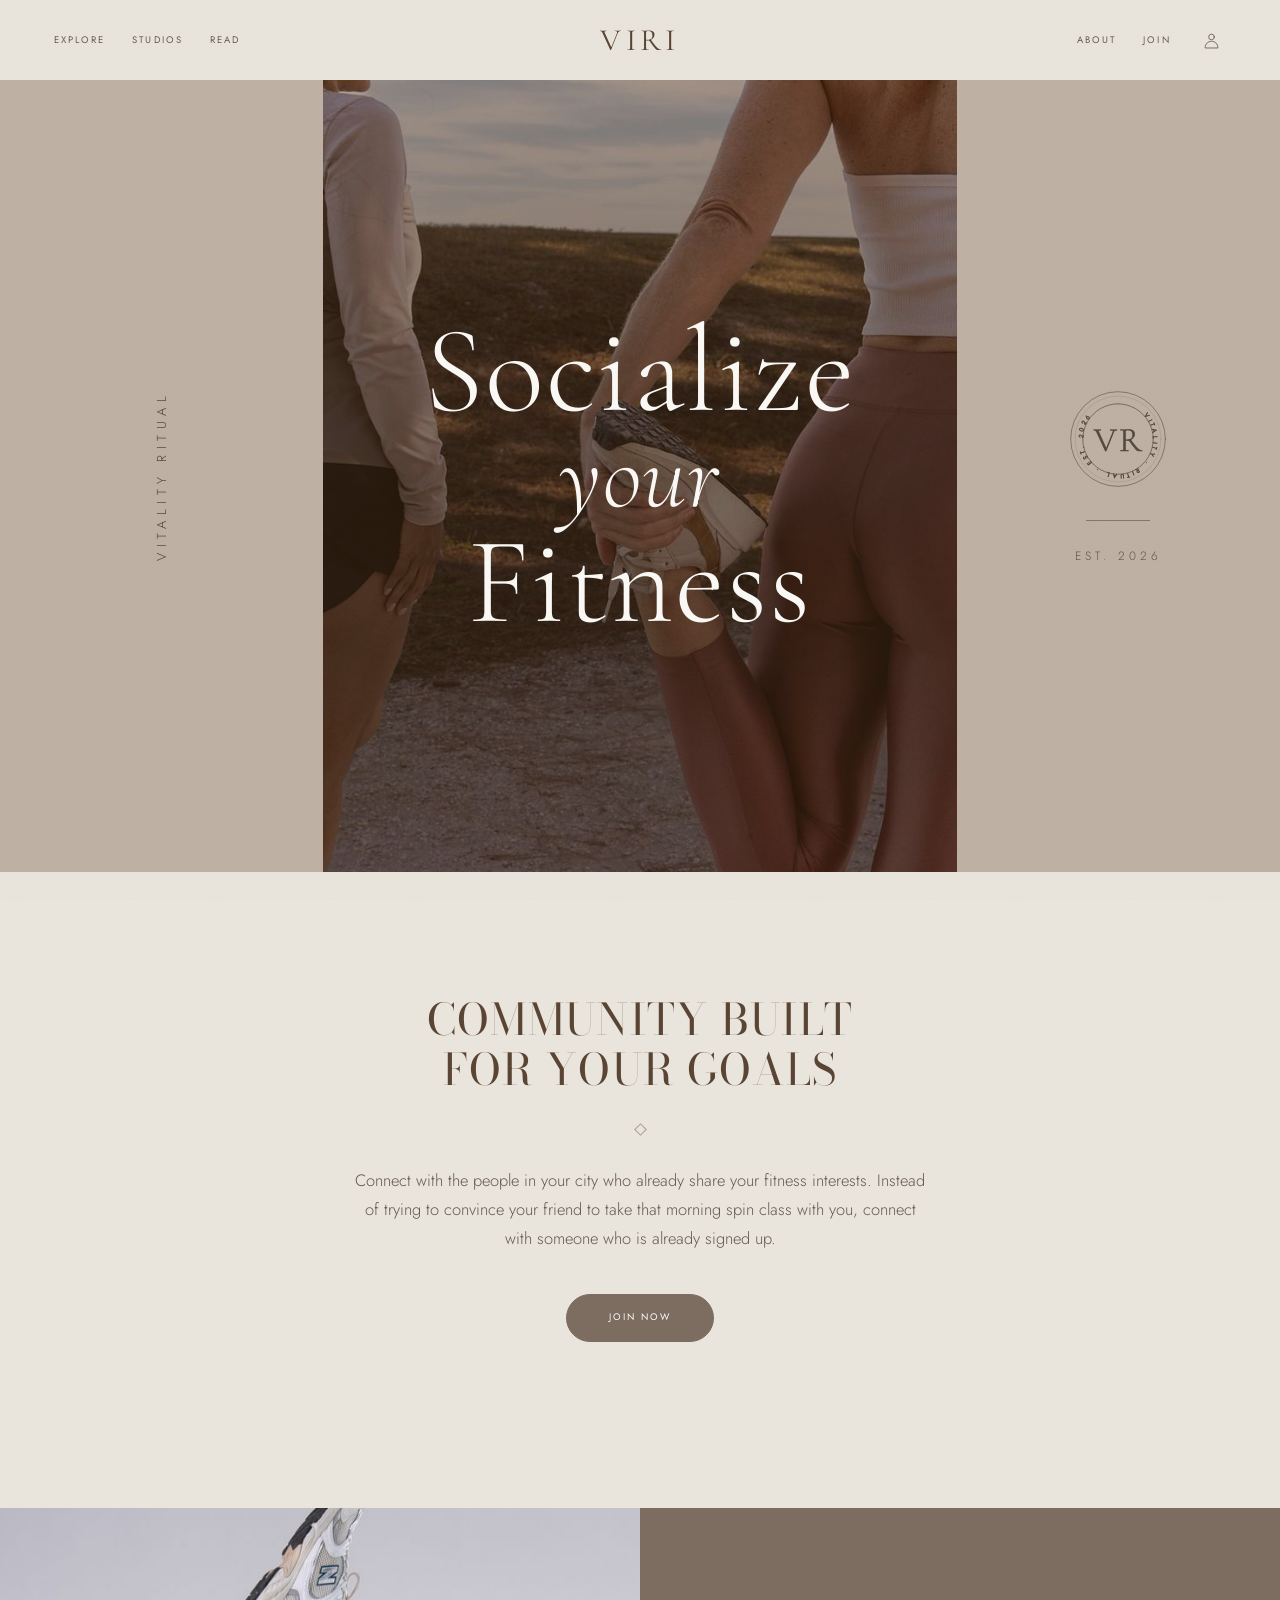
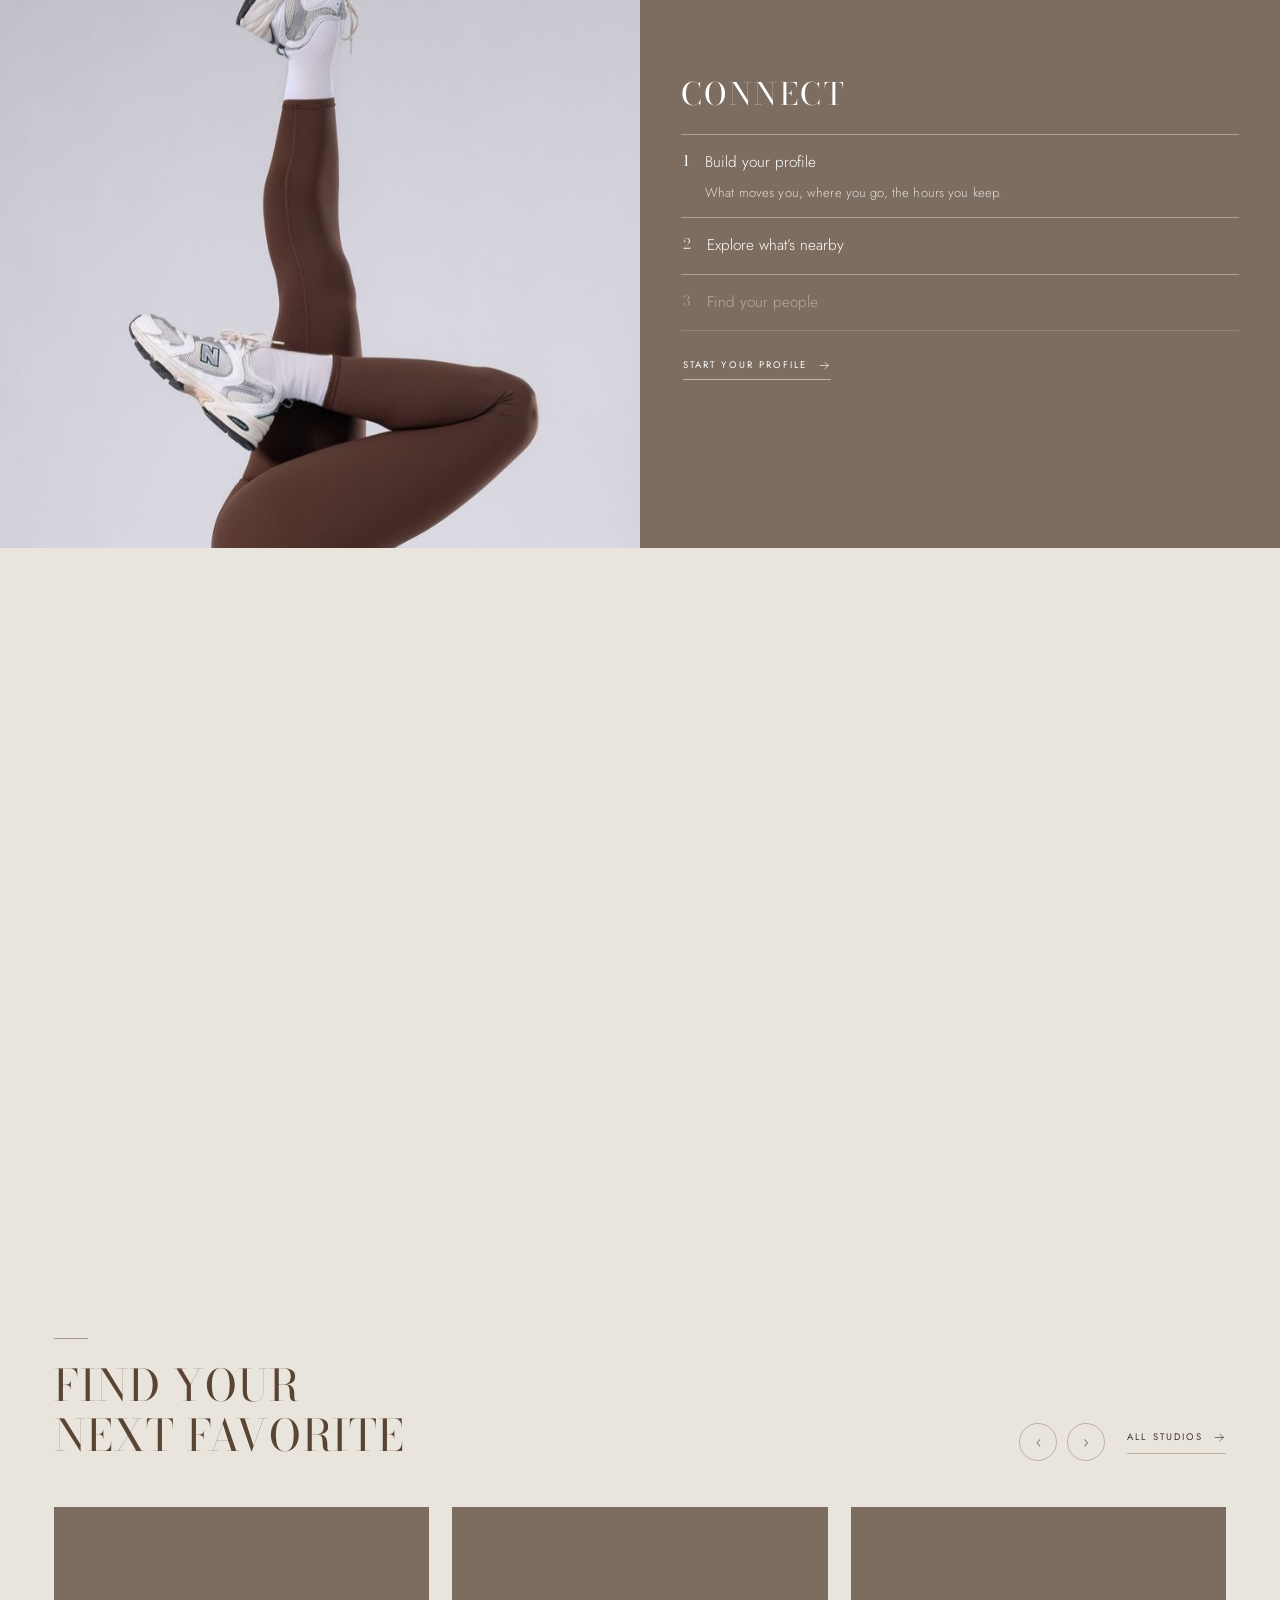
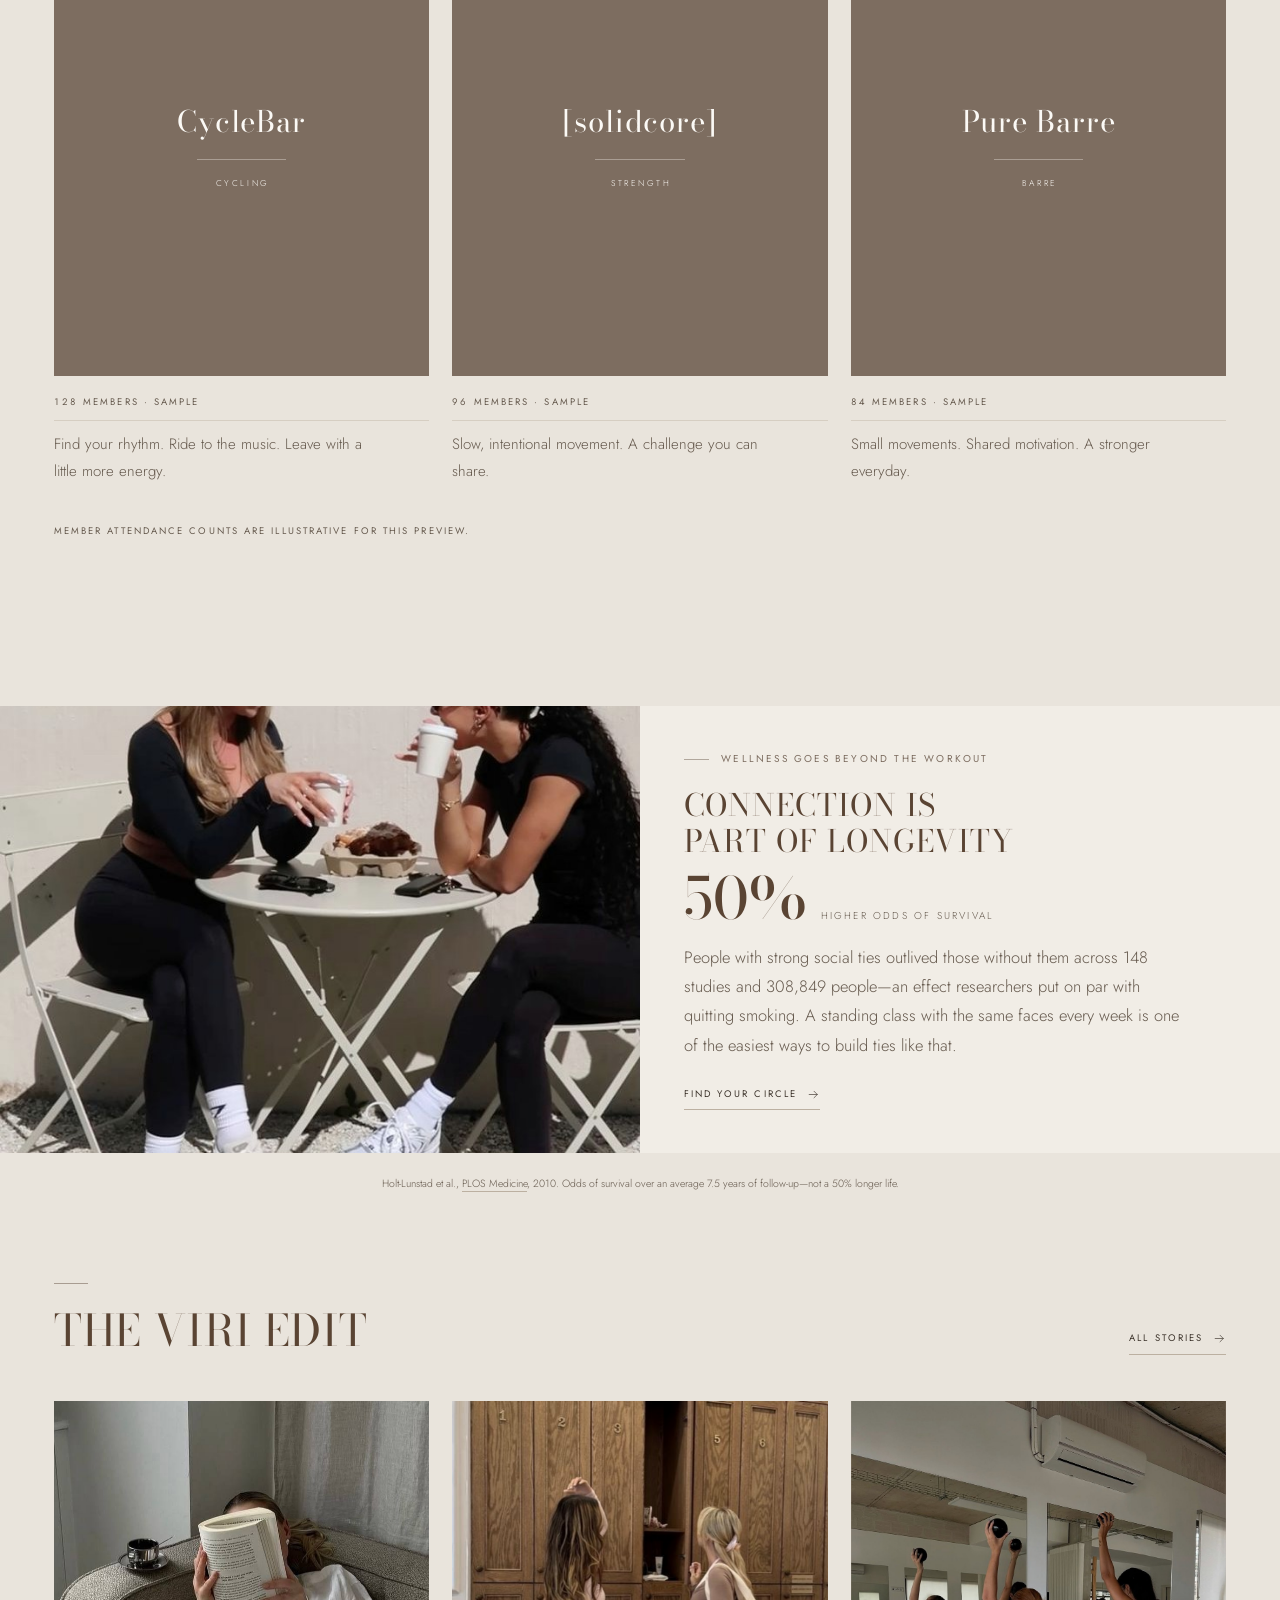
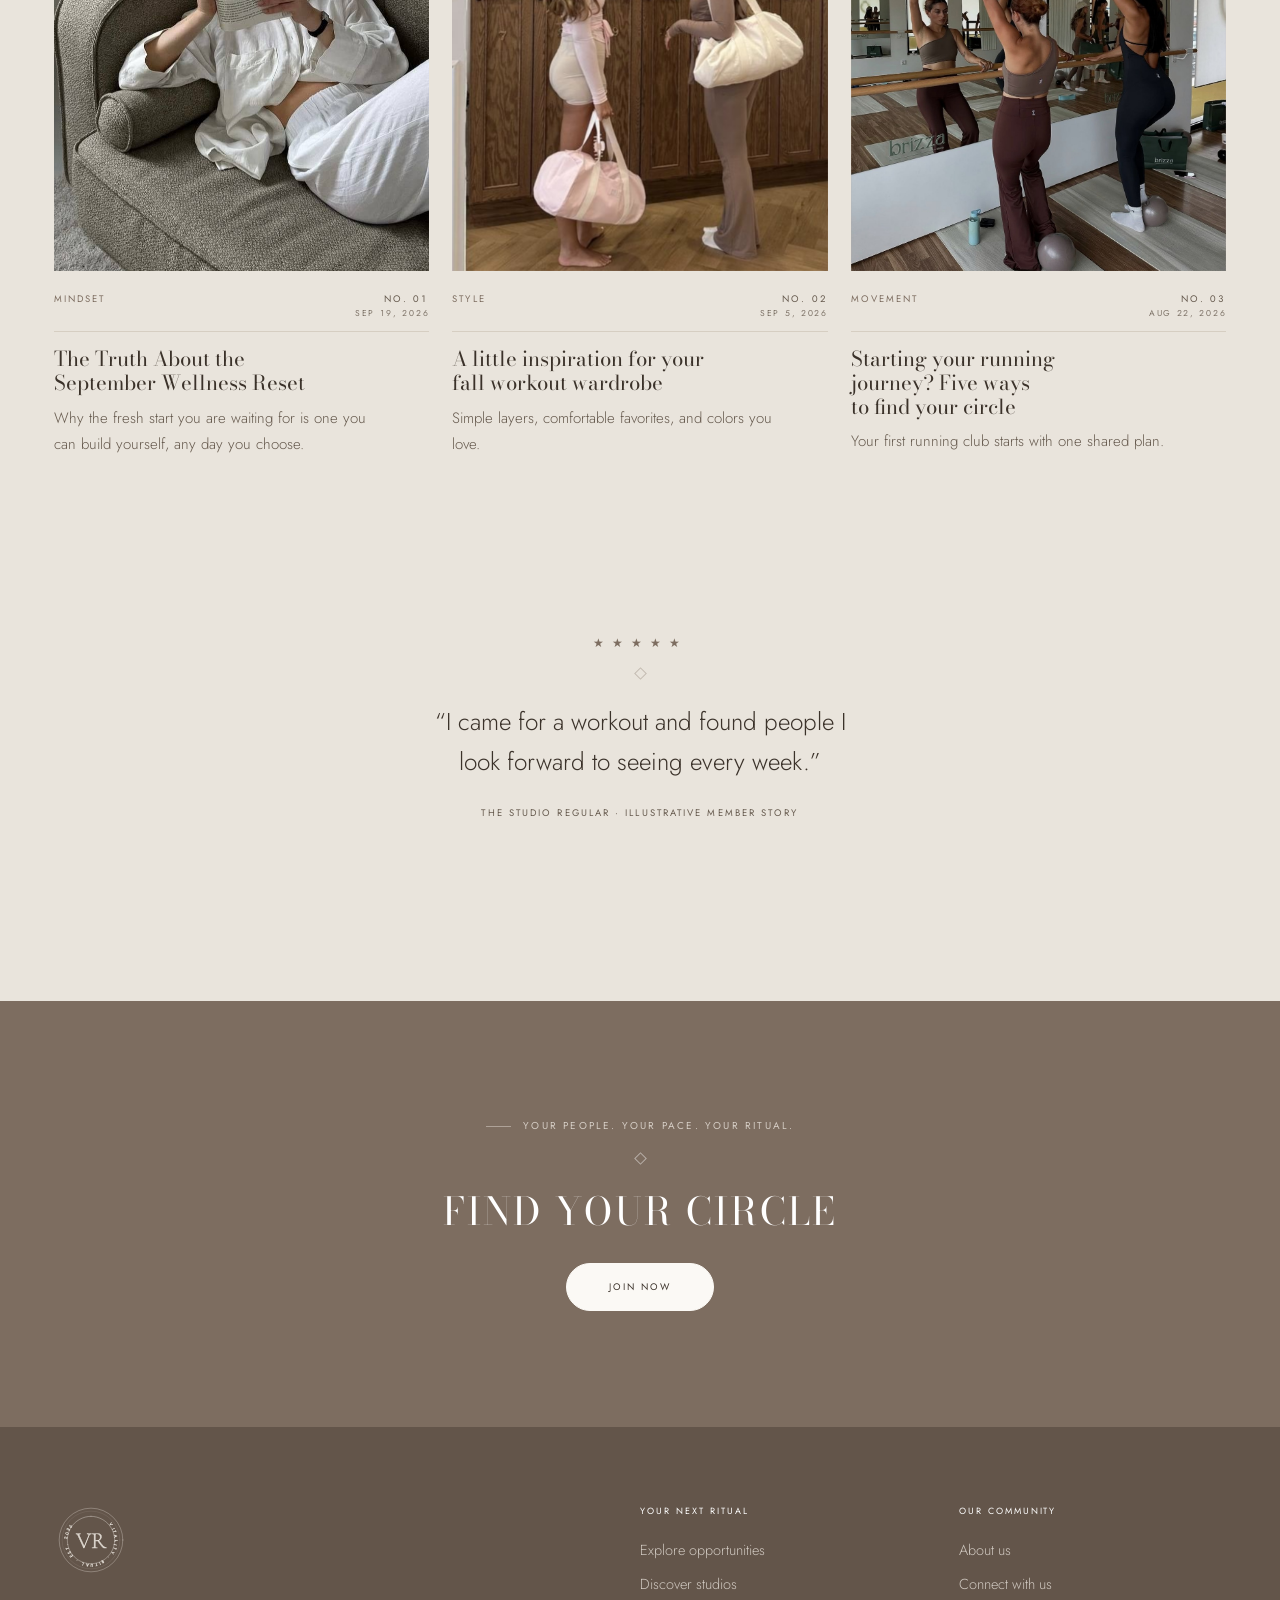
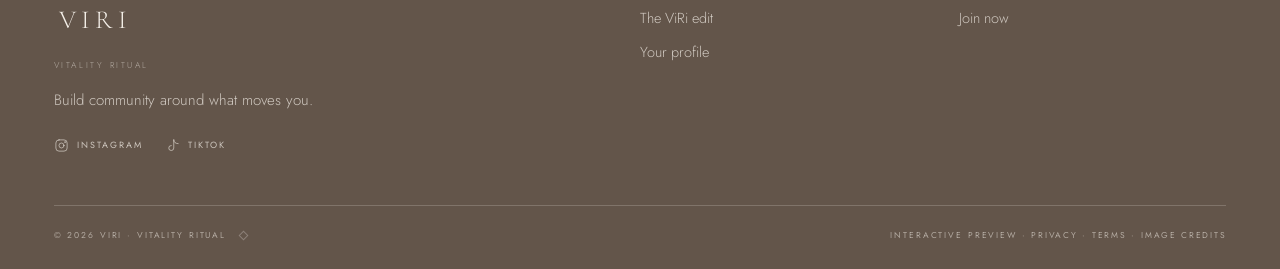
==== index.html @ d79e3a8a "Deploy: vitalityritual.org" ====
<!doctype html>
<html lang="en"><head><meta charset="UTF-8"><meta name="viewport" content="width=1280"><meta name="theme-color" content="#e9e4dc"><script>/* keep the desktop composition on phones, whatever wrapper the host injects */(function(){function v(){var m=document.querySelector('meta[name="viewport"]');if(!m){m=document.createElement('meta');m.setAttribute('name','viewport');(document.head||document.documentElement).appendChild(m);}if(m.getAttribute('content')!=='width=1280,viewport-fit=cover'){m.setAttribute('content','width=1280,viewport-fit=cover');}}v();document.addEventListener('DOMContentLoaded',v);})();</script><meta name="description" content="ViRi is where women find each other through movement. Connect with the people in your city who already share your fitness interests."><title>ViRi — Socialize your fitness</title><link rel="icon" href="assets/favicon.svg"><link rel="preconnect" href="https://fonts.googleapis.com"><link rel="preconnect" href="https://fonts.gstatic.com" crossorigin><link rel="stylesheet" href="https://fonts.googleapis.com/css2?family=Bodoni+Moda:ital,opsz,wght@0,6..96,400;0,6..96,500;1,6..96,400&family=Cormorant+Garamond:ital,wght@0,300;0,400;0,500;1,300;1,400&family=Italianno&family=Jost:wght@300;400;500&display=swap"><link rel="stylesheet" href="styles.css"><script src="explore-data.js" defer></script><script src="app.js" defer></script></head><body><a class="skip" href="#main">Skip to content</a><header class="site-header"><div class="masthead"><nav class="nav-left" aria-label="Main navigation"><a href="#/explore">Explore</a><a href="#/studios">Studios</a><a href="#/read">Read</a></nav><a class="wordmark" href="#/" aria-label="ViRi — Vitality Ritual, home"><span class="mark" id="mark" aria-hidden="true"><span class="mark-word" data-keep="2">Vitality</span><span class="mark-gap"></span><span class="mark-word" data-keep="2">Ritual</span></span></a><div class="masthead-end"><nav class="nav-right" aria-label="Secondary navigation"><a href="#/about">About</a><a href="#/signup">Join</a></nav><div class="header-tools"><a href="#/profile" aria-label="Your profile" class="icon-button"><svg viewBox="0 0 24 24"><circle cx="12" cy="7" r="4"/><path d="M3 22c0-12 18-12 18 0Z"/></svg></a><button class="icon-button" id="menu-button" aria-label="Open menu" aria-expanded="false"><svg viewBox="0 0 24 24"><path d="M2 6h20M2 12h20M2 18h20"/></svg></button></div></div></div><div class="menu-panel" id="menu-panel" hidden><p class="menu-label">Discover</p><a href="#/explore">Explore activities</a><a href="#/studios">All studios</a><a href="#/read">The ViRi edit</a><p class="menu-label">Your circle</p><a href="#/profile">Your profile</a><a href="#/signup">Join ViRi</a><a href="#/login">Log in</a><a href="#/connect">Contact us</a></div></header><main id="main" tabindex="-1"></main><footer id="footer"></footer><dialog id="modal"></dialog><div class="toast" id="toast" role="status" aria-live="polite"></div><noscript>This preview needs JavaScript enabled to show pages and interactive features.</noscript></body></html>
---- styles.css ----
/* ============================================================
   ViRi — Vitality Ritual
   Elevated editorial system: greige ground, taupe panels,
   high-contrast serif with a script accent, quiet motion.
   ============================================================ */

:root{
  --cream:#e9e4dc;        /* page */
  --cream-2:#f1ede6;      /* lighter band */
  --paper:#fbf9f5;        /* the one raised surface */
  --taupe:#7d6d60;        /* text-bearing panels, buttons */
  --taupe-deep:#63554a;
  --taupe-light:#bfb1a3;  /* decorative fills only */
  --cocoa:#5a4433;        /* display headings */
  --ink:#3b322a;
  --muted:#665a4e;        /* 4.9:1 on cream */
  --on-dark:#f4efe8;
  --on-dark-dim:rgba(244,239,232,.74);
  --line:#d6cec2;
  --line-2:#bcb0a1;
  --display:'Bodoni Moda',Didot,Georgia,serif;
  --mark:'Cormorant Garamond','Bodoni Moda',Didot,Georgia,serif;
  --script:'Italianno','Snell Roundhand','Apple Chancery',cursive;
  --body:'Jost',system-ui,-apple-system,'Segoe UI',sans-serif;
  --header:80px;
  --gutter:clamp(20px,4.2vw,64px);
  --gap:clamp(16px,1.8vw,26px);
}

*{box-sizing:border-box}
html{scroll-behavior:smooth;scroll-padding-top:106px;background:var(--cream);
  -webkit-text-size-adjust:100%;text-size-adjust:100%}
body{margin:0;background:var(--cream);color:var(--ink);font:300 16.5px/1.78 var(--body);-webkit-font-smoothing:antialiased}
a{color:inherit;text-decoration:none}
button,input,select,textarea{font:inherit;color:inherit}
button,a,input,select,textarea{-webkit-tap-highlight-color:transparent}
button{cursor:pointer}
button:disabled{cursor:default}
:focus-visible{outline:2px solid var(--taupe);outline-offset:3px}
h1,h2,h3,h4,p{margin:0}
h1,h2,h3,h4{font-family:var(--display);font-weight:400;line-height:1.16;text-wrap:balance}
h1{font-size:clamp(2.3rem,4.4vw,3.8rem)}
h2{font-size:clamp(1.8rem,3vw,2.7rem)}
h3{font-size:clamp(1.2rem,1.6vw,1.45rem)}
em{font-style:italic}
img{display:block;width:100%;max-width:100%;object-fit:cover}
svg{width:17px;height:17px;fill:none;stroke:currentColor;stroke-width:1.2;stroke-linecap:round;stroke-linejoin:round}
small,.small{font-size:13.5px;line-height:1.6;color:var(--muted)}
.muted{color:var(--muted)}
strong{font-weight:500}
::selection{background:var(--taupe);color:#fff}
.visually-hidden{position:absolute;width:1px;height:1px;overflow:hidden;clip:rect(0 0 0 0);white-space:nowrap}

/* one micro-type style */
.eyebrow,.tag,.menu-label,.footer-label,.field label,.interest-fieldset legend,
.section-foot,.tile-index,.event-meta,.dialog-top p,.chip,.segmented button,
.text-link,.button,.profile-panel .location,.profile-stats span,.panel-link,
.postcard-signoff>span:last-child,.footer-bottom,.socials a,.review-card .small,
.interests span,.studio-facts .small,.site-header nav a,.longevity-figure span,
.longevity-cta,.testimonial-by{
  font-family:var(--body);text-transform:uppercase;letter-spacing:.22em;font-weight:400;
}
.eyebrow{font-size:10px;color:var(--taupe);margin-bottom:18px;line-height:2}
.tag{font-size:9.5px;color:var(--taupe)}
.section-foot{font-size:9.5px;color:var(--muted);margin-top:clamp(24px,3vw,38px)}
.skip{position:fixed;left:20px;top:-100px;z-index:200;background:var(--taupe-deep);color:#fff;padding:10px 16px}
.skip:focus{top:8px}

/* ---------------------------------------------------------- header + the wordmark */
.site-header{position:sticky;top:0;z-index:40;background:rgba(233,228,220,.94);backdrop-filter:blur(12px)}
.masthead{height:var(--header);display:grid;grid-template-columns:1fr auto 1fr;align-items:center;gap:24px;padding:0 var(--gutter)}
.nav-left{grid-column:1}
.wordmark{grid-column:2}
.masthead-end{grid-column:3}
.site-header nav{display:flex;align-items:center;gap:clamp(15px,2.1vw,30px)}
.site-header nav a{font-size:9.5px;color:var(--muted);padding:6px 0;position:relative;transition:color .25s;white-space:nowrap}
.site-header nav a:after{content:'';position:absolute;left:0;right:0;bottom:0;height:1px;background:var(--taupe);transform:scaleX(0);transform-origin:left;transition:transform .3s ease}
.site-header nav a:hover,.site-header nav a[aria-current=page]{color:var(--ink)}
.site-header nav a:hover:after,.site-header nav a[aria-current=page]:after{transform:scaleX(1)}
.wordmark{display:block;padding:6px 10px;line-height:1}
.mark{display:flex;align-items:baseline;font-family:var(--mark);font-weight:400;font-size:clamp(21px,2.5vw,31px);letter-spacing:.14em;text-transform:uppercase;color:var(--cocoa);white-space:nowrap}
.mark-word{display:inline-flex}
.mark-gap{display:inline-block;width:.42em;transition:width 1.1s cubic-bezier(.62,0,.24,1)}
.mark-letter{display:inline-block;overflow:hidden;white-space:pre;transition:width 1.1s cubic-bezier(.62,0,.24,1),opacity .55s ease,letter-spacing 1.1s cubic-bezier(.62,0,.24,1)}
.mark.is-animating .mark-gap{width:0}
.mark.is-animating .is-drop{width:0!important;opacity:0}
.mark.is-animating .is-kept{letter-spacing:.16em}
.mark.is-merged .is-drop{display:none}
.mark.is-merged .mark-gap{display:none}
.masthead-end{display:flex;align-items:center;justify-content:flex-end;gap:clamp(14px,2vw,26px)}
.header-tools{display:flex;align-items:center;gap:8px}
.icon-button{border:0;background:transparent;color:var(--muted);width:30px;height:36px;display:grid;place-items:center;padding:0;transition:color .25s}
.icon-button:hover{color:var(--ink)}
.icon-button svg{width:17px;height:17px}
#menu-button{display:none}
.menu-panel{position:absolute;right:var(--gutter);top:calc(var(--header) - 4px);z-index:50;min-width:248px;padding:26px 30px 28px;background:var(--paper);box-shadow:0 26px 50px rgba(59,50,42,.14)}
.menu-label{font-size:9px;color:var(--taupe);margin:0 0 12px}
.menu-label:not(:first-child){margin-top:24px;padding-top:20px;border-top:1px solid var(--line)}
.menu-panel a{display:block;padding:7px 0;font-size:15px;color:var(--muted);transition:color .2s,padding-left .2s}
.menu-panel a:hover{color:var(--ink);padding-left:6px}

/* ---------------------------------------------------------- layout */
.wrap{max-width:1320px;margin:auto;padding:0 var(--gutter)}
.section{padding:clamp(60px,7vw,110px) 0}
.section + .section{padding-top:0}
.section-head{display:flex;align-items:flex-end;justify-content:space-between;gap:clamp(24px,4vw,60px);margin-bottom:clamp(30px,3.6vw,50px)}
.section-title{font-size:clamp(1.9rem,3.4vw,3rem);text-transform:uppercase;letter-spacing:.02em;color:var(--cocoa);max-width:18ch}
.head-controls{display:flex;align-items:center;gap:10px;flex-shrink:0}
.head-controls .text-link{margin-left:12px}
.text-link{display:inline-flex;align-items:center;gap:10px;font-size:9.5px;padding-bottom:7px;border-bottom:1px solid var(--line-2);color:var(--ink);transition:border-color .3s,color .3s;white-space:nowrap}
.text-link svg{width:13px;height:13px;transition:transform .3s}
.text-link:hover{border-color:var(--taupe);color:var(--taupe)}
.text-link:hover svg{transform:translateX(4px)}
.plain-link{background:none;border:0;color:var(--muted);padding:0;font:inherit;cursor:pointer;border-bottom:1px solid var(--line-2);transition:color .2s,border-color .2s}
.plain-link:hover{color:var(--ink);border-color:var(--ink)}
.plain-link.small{font-size:13px}
.plain-link svg{vertical-align:middle}

/* ---------------------------------------------------------- buttons */
.button{
  display:inline-flex;align-items:center;justify-content:center;gap:10px;
  border:1px solid var(--taupe);border-radius:999px;background:var(--taupe);color:#fff;
  padding:16px 42px;font-size:9.5px;line-height:1;min-height:48px;text-align:center;
  transition:background .35s,border-color .35s,color .35s;
}
.button svg{width:12px;height:12px}
.button:hover{background:var(--taupe-deep);border-color:var(--taupe-deep)}
.button.outline{background:transparent;border-color:var(--line-2);color:var(--muted)}
.button.outline:hover{border-color:var(--taupe);color:var(--taupe)}
.button.light{background:var(--paper);border-color:var(--paper);color:var(--ink)}
.button.light:hover{background:transparent;color:var(--on-dark);border-color:var(--on-dark)}
.button.small{font-size:9px;padding:11px 24px;min-height:38px}
.circle-button{width:38px;height:38px;border:1px solid var(--line-2);border-radius:50%;display:grid;place-items:center;background:transparent;color:var(--muted);font-size:16px;line-height:1;transition:.3s}
.circle-button:hover{border-color:var(--taupe);color:var(--taupe)}

/* ---------------------------------------------------------- photography */


/* ---------------------------------------------------------- cover */
.home-page{overflow:clip}
.cover{
  --cover-h:min(88svh,820px);
  position:relative;isolation:isolate;display:flex;align-items:stretch;justify-content:center;
  min-height:var(--cover-h);background:var(--taupe-light);overflow:hidden;
}
.cover-rail{flex:1 1 0;min-width:0;display:flex;flex-direction:column;
  align-items:center;justify-content:center;padding:0 clamp(10px,1.8vw,26px);color:var(--ink)}
.cover-rail-r{gap:clamp(14px,2vw,30px)}
.rail-type{writing-mode:vertical-rl;transform:rotate(180deg);white-space:nowrap;
  font-size:clamp(9px,1.02vw,13px);letter-spacing:.42em;text-transform:uppercase;opacity:.84}
.rail-seal{display:block;width:clamp(54px,8.6vw,118px);opacity:.82}
.rail-seal .seal{width:100%;height:auto;display:block}
.rail-hair{display:block;width:clamp(34px,5vw,68px);height:1px;background:currentColor;opacity:.45}
.rail-cap{font-size:clamp(8px,.95vw,12px);letter-spacing:.34em;text-transform:uppercase;opacity:.72}

.cover-plate{flex:none;align-self:stretch;width:calc(var(--cover-h) * 0.8);position:relative;margin:0;
  overflow:hidden;background:var(--taupe-deep)}
.cover-image{position:absolute;inset:0;width:100%;height:100%;object-fit:cover;object-position:center 46%;
  animation:cover-drift 36s ease-in-out infinite alternate}
@keyframes cover-drift{from{transform:scale(1.03)}to{transform:scale(1.1)}}
.cover-veil{position:absolute;inset:0;
  background:linear-gradient(180deg,rgba(46,36,28,.12) 0%,rgba(46,36,28,.34) 38%,rgba(46,36,28,.38) 72%,rgba(46,36,28,.2) 100%)}

.cover-title{
  position:absolute;inset:0;z-index:2;pointer-events:none;margin:0;
  display:flex;flex-direction:column;align-items:center;justify-content:center;
  font-family:var(--mark);font-weight:300;color:#fbf9f5;text-transform:none;text-align:center;
  font-size:clamp(2.6rem,9.6vw,8.6rem);line-height:.92;letter-spacing:.012em;
  text-shadow:0 2px 40px rgba(38,29,22,.42);
}
.cover-title .cw{display:block;opacity:0;transform:translateY(24px);
  animation:cover-rise 1.25s cubic-bezier(.2,.7,.3,1) forwards}
.cover-title em{font-style:italic;font-size:.78em;line-height:1.02}
.cover-title .cw:nth-child(2){animation-delay:.16s}
.cover-title .cw:nth-child(3){animation-delay:.32s}
@keyframes cover-rise{to{opacity:1;transform:translateY(0)}}
@keyframes cover-fade{to{opacity:1}}

/* ---------------------------------------------------------- the statement */
.statement{max-width:880px;margin:auto;padding:clamp(84px,9.5vw,140px) var(--gutter) clamp(60px,7vw,100px);text-align:center}
.statement h2{font-size:clamp(1.8rem,3.4vw,2.9rem);text-transform:uppercase;letter-spacing:.03em;color:var(--cocoa);max-width:20ch;margin:0 auto}
.statement p{margin:clamp(22px,2.6vw,32px) auto 0;max-width:58ch;color:var(--muted)}
.statement .button{margin-top:clamp(28px,3.2vw,40px)}

/* ---------------------------------------------------------- feature split */
.feature{display:grid;grid-template-columns:1fr 1fr;align-items:stretch;margin-top:clamp(50px,6vw,92px)}
.feature-media{position:relative;margin:0;overflow:hidden;background:var(--taupe-light);
  min-height:clamp(260px,29vw,420px)}
.feature-media img{position:absolute;inset:0;width:100%;height:100%;min-height:0;object-fit:cover;
  transition:transform 2.4s ease}
.feature:hover .feature-media img{transform:scale(1.03)}
.feature-panel{background:var(--taupe);color:#fff;display:flex;flex-direction:column;justify-content:center;padding:clamp(28px,3.2vw,52px)}
.feature-panel h2{font-size:clamp(1.5rem,2.4vw,2.2rem);text-transform:uppercase;letter-spacing:.08em;color:#fff;margin-bottom:clamp(16px,1.8vw,24px)}
.panel-list{list-style:none;margin:0;padding:0;border-top:1px solid rgba(255,255,255,.35)}
.panel-list li{display:flex;align-items:baseline;gap:16px;padding:clamp(10px,1.1vw,14px) 2px;border-bottom:1px solid rgba(255,255,255,.35);font-size:clamp(15px,1.2vw,17px);font-weight:300;text-align:left}
.panel-n{font-family:var(--display);font-size:.95em}
.panel-link{margin:clamp(18px,2vw,26px) 2px 0;align-self:flex-start;display:inline-flex;align-items:center;gap:10px;font-size:9.5px;color:#fff;border-bottom:1px solid rgba(255,255,255,.5);padding-bottom:6px;transition:border-color .3s}
.panel-link svg{width:13px;height:13px;transition:transform .3s}
.panel-link:hover{border-color:#fff}
.panel-link:hover svg{transform:translateX(4px)}
.feature-reverse .feature-media{order:1}
.feature-reverse .feature-copy{order:2}
.feature-copy{display:flex;flex-direction:column;justify-content:center;padding:clamp(28px,3.4vw,58px);background:var(--cream-2);transition:background .35s}
.feature-copy:hover{background:var(--paper)}
.longevity-figure{margin:14px 0 0;font-size:10px;text-transform:uppercase;letter-spacing:.22em;color:var(--muted);display:flex;align-items:baseline;gap:14px}
.longevity-figure strong{font-family:var(--display);font-weight:400;font-size:clamp(2.6rem,4.6vw,3.6rem);line-height:.9;letter-spacing:0;text-transform:none;color:var(--cocoa)}

.feature-copy h2{color:var(--cocoa);text-transform:uppercase;letter-spacing:.03em;font-size:clamp(1.5rem,2.4vw,2.1rem)}
.longevity-lede{margin-top:18px;color:var(--muted);max-width:50ch}
.longevity-cta{display:inline-flex;align-items:center;gap:10px;margin-top:26px;font-size:9.5px;border-bottom:1px solid var(--line-2);padding-bottom:6px;align-self:flex-start}
.longevity-cta svg{width:13px;height:13px}
.longevity-source{max-width:1320px;margin:22px auto 0;padding:0 var(--gutter);text-align:center;font-size:10.5px;line-height:1.7;color:var(--muted)}
.longevity-source a{border-bottom:1px solid var(--line-2)}
/* band version, used on About */
.longevity-section{background:var(--cream-2);margin-top:clamp(60px,7vw,110px)}
.longevity-inner{display:block;max-width:820px;margin:auto;padding:clamp(50px,6vw,84px) var(--gutter) clamp(24px,3vw,34px);text-align:center;transition:opacity .3s}
.longevity-inner:hover{opacity:.84}
.longevity-inner .longevity-figure{justify-content:center}

.longevity-inner .longevity-lede{margin-inline:auto}
.longevity-inner .longevity-cta{align-self:auto}
.longevity-section .longevity-source{padding-bottom:clamp(40px,4.5vw,56px);margin-top:0}

/* ---------------------------------------------------------- the one card */
.cards-three,.explore-grid,.studio-grid{display:grid;grid-template-columns:repeat(3,minmax(0,1fr));gap:var(--gap)}
.tile{min-width:0}
.tile>a{display:flex;flex-direction:column;height:100%}
.tile-media{overflow:hidden;background:var(--taupe-light);aspect-ratio:4/5;margin-bottom:20px}
.tile-plate{aspect-ratio:4/5;margin-bottom:20px;background:var(--taupe);color:var(--paper);
  display:flex;flex-direction:column;align-items:center;justify-content:center;gap:clamp(14px,1.6vw,20px);
  transition:background .5s cubic-bezier(.33,0,.2,1)}
.tile-plate{position:relative;isolation:isolate;overflow:hidden}
.tile-plate>*{position:relative;z-index:3}
/* the studio photographs come from eight different shoots; grading them to one
   warm monochrome is what lets them share a grid with the rest of the site */
.plate-photo{position:absolute;inset:0;width:100%;height:100%;object-fit:cover;z-index:1;
  filter:grayscale(1) brightness(.96) contrast(1.06);
  opacity:0;transform:scale(1.06);transition:opacity .6s ease,transform 1.6s cubic-bezier(.33,0,.2,1)}
.tile:hover .plate-photo,.tile:focus-within .plate-photo{opacity:1;transform:scale(1)}
.tile-plate:before{content:'';position:absolute;inset:0;z-index:2;background:var(--cocoa);
  mix-blend-mode:multiply;opacity:0;transition:opacity .6s ease}
.tile-plate:after{content:'';position:absolute;inset:0;z-index:2;
  background:linear-gradient(180deg,rgba(48,38,29,.24),rgba(48,38,29,.52));
  opacity:0;transition:opacity .6s ease}
.tile:hover .tile-plate:before,.tile:focus-within .tile-plate:before{opacity:.72}
.tile:hover .tile-plate:after,.tile:focus-within .tile-plate:after{opacity:1}
.plate-name{font-family:var(--display);font-weight:400;font-size:clamp(1.5rem,2.3vw,2rem);
  line-height:1.12;letter-spacing:.03em;margin:0;max-width:11ch;text-align:center;text-wrap:balance;
  transition:transform .6s cubic-bezier(.33,0,.2,1)}
.tile:hover .plate-name{transform:translateY(-3px)}
.tile-studio .tile-meta{margin-top:0}
.plate-cat{font-size:8.5px;text-transform:uppercase;letter-spacing:.3em;text-indent:.3em;
  color:var(--paper);padding-top:clamp(12px,1.4vw,16px);
  border-top:1px solid rgba(251,249,245,.34);min-width:clamp(64px,7vw,92px);text-align:center}
.tile-media img{height:100%;transition:transform 1.8s ease}
.tile:hover .tile-media img{transform:scale(1.05)}
.tile-meta{display:flex;align-items:baseline;justify-content:space-between;gap:12px;flex-wrap:wrap;padding-bottom:12px;border-bottom:1px solid var(--line)}
.tile-index{font-size:9.5px;color:var(--muted)}
.tile h3{margin-top:15px;max-width:22ch}
.tile>a>p:last-child{margin-top:10px;color:var(--muted);font-size:15px;max-width:36ch}

/* ---------------------------------------------------------- testimonial */
.testimonial{padding:clamp(60px,7vw,110px) 0;text-align:center}
.testimonial .wrap{max-width:840px}
.testimonial .stars{font:12px/1 Georgia,serif;letter-spacing:8px;color:var(--taupe);margin-bottom:24px}
.testimonial blockquote{font-family:var(--body);font-weight:300;font-size:clamp(1.15rem,1.9vw,1.6rem);line-height:1.62;margin:0;color:var(--ink);max-width:30ch;margin-inline:auto}
.testimonial-by{margin-top:24px;font-size:9.5px;color:var(--muted)}
.testimonial .text-link{margin-top:26px}
.review-card{display:flex;flex-direction:column;background:var(--paper);padding:clamp(28px,2.8vw,38px);min-height:290px;transition:box-shadow .35s}
.review-card:hover{box-shadow:0 16px 34px rgba(59,50,42,.08)}
.stars{font:12px/1 Georgia,serif;letter-spacing:7px;margin-bottom:22px;color:var(--taupe)}
.review-card blockquote{font-family:var(--body);font-weight:300;font-size:17px;line-height:1.66;margin:0 0 24px;color:var(--ink)}
.review-card h3{padding-top:18px;border-top:1px solid var(--line);font-size:17px}
.review-card .small{margin-top:8px;font-size:9.5px;color:var(--muted)}
.reviews-intro{max-width:620px;margin:22px 0 34px;color:var(--muted);font-size:17px}

/* ---------------------------------------------------------- join band */
.join-finale{background:var(--taupe);color:var(--on-dark);text-align:center;padding:clamp(70px,9vw,120px) var(--gutter);margin-top:clamp(60px,7vw,110px)}
.join-inner{max-width:540px;margin:auto}
.join-inner .eyebrow{color:var(--on-dark-dim)}
.join-inner h2{color:#fff;margin-bottom:30px;text-transform:uppercase;letter-spacing:.06em}

/* ---------------------------------------------------------- page heads */
.page-head{padding:clamp(46px,6vw,86px) 0 clamp(26px,3vw,40px)}
.page-head h1{max-width:17ch;text-transform:uppercase;letter-spacing:.02em;color:var(--cocoa)}
.page-head p{margin-top:20px;max-width:58ch;color:var(--muted)}
.page-head-row{display:flex;justify-content:space-between;align-items:flex-end;gap:32px}
.preview-note{display:flex;gap:12px;align-items:baseline;background:var(--cream-2);padding:14px 20px;font-size:13px;color:var(--muted);margin-bottom:30px;border-left:2px solid var(--taupe)}
.preview-note strong{font-size:9.5px;text-transform:uppercase;letter-spacing:.2em;color:var(--taupe)}
.notice-box{background:var(--cream-2);padding:clamp(24px,2.6vw,34px);margin:28px 0}
.notice-box p{color:var(--muted)}

/* ---------------------------------------------------------- explore */
.toolbar{display:flex;align-items:center;gap:14px;flex-wrap:wrap;margin-bottom:20px}
.search-field{flex:1;min-width:200px;display:flex;align-items:center;gap:12px;border-bottom:1px solid var(--line-2);padding:10px 0;color:var(--muted)}
.search-field input{background:none;border:0;width:100%;padding:4px 0;color:var(--ink);font-size:15.5px}
input,select,textarea{background:var(--paper);color:var(--ink);border:1px solid var(--line);padding:12px 14px;border-radius:0}
select{appearance:none;padding-right:34px;background-image:linear-gradient(45deg,transparent 50%,var(--muted) 50%),linear-gradient(135deg,var(--muted) 50%,transparent 50%);background-position:calc(100% - 18px) 55%,calc(100% - 12px) 55%;background-size:6px 6px;background-repeat:no-repeat}
input::placeholder,textarea::placeholder{color:#a0968a}
.chips{display:flex;flex-wrap:wrap;gap:8px;margin:20px 0 30px}
.chip{border:1px solid var(--line-2);border-radius:999px;padding:8px 20px;color:var(--muted);background:transparent;font-size:9.5px;transition:.25s}
.chip:hover{border-color:var(--taupe);color:var(--ink)}
.chip.active{background:var(--taupe);color:#fff;border-color:var(--taupe)}
.segmented{display:flex;border:1px solid var(--line-2);padding:3px;border-radius:999px}
.segmented button{border:0;background:transparent;color:var(--muted);padding:9px 20px;font-size:9.5px;border-radius:999px;transition:.25s}
.segmented button:hover{color:var(--ink)}
.segmented button.active{background:var(--taupe);color:#fff}
.event-card{background:var(--paper);display:flex;flex-direction:column;transition:box-shadow .3s}
.event-card:hover{box-shadow:0 16px 32px rgba(59,50,42,.09)}
.event-card img{aspect-ratio:3/2;height:auto}
.event-info{padding:clamp(20px,2vw,26px);display:flex;flex-direction:column;flex:1}
.event-meta{font-size:9.5px;color:var(--taupe);margin-bottom:12px}
.event-info h3{font-size:20px;margin-bottom:12px}
.event-info p{font-size:15px;color:var(--muted)}
.event-bottom{display:flex;align-items:center;justify-content:space-between;gap:12px;margin-top:auto;padding-top:18px;border-top:1px solid var(--line)}
.event-bottom .small{font-size:9.5px;text-transform:uppercase;letter-spacing:.16em}
.event-bottom .button{white-space:nowrap}
.empty-state{padding:80px 24px;text-align:center;grid-column:1/-1;background:var(--paper)}
.empty-state h3{margin-bottom:14px}
.map-layout{display:grid;grid-template-columns:1.35fr 1fr;gap:var(--gap)}
.map-list{display:flex;flex-direction:column;gap:16px;max-height:600px;overflow:auto;padding-right:4px}
.map-list .event-card{display:grid;grid-template-columns:120px 1fr}
.map-list .event-card img{aspect-ratio:auto;height:100%;min-height:200px}
.map-list .event-info h3{font-size:18px}
.community-banner{display:flex;justify-content:space-between;align-items:center;gap:28px;padding:clamp(28px,3.2vw,46px);background:var(--cream-2);margin:clamp(40px,5vw,64px) 0 clamp(56px,7vw,88px)}
.community-banner h3{margin-bottom:8px}
.community-banner p{color:var(--muted);max-width:52ch}

/* ---------------------------------------------------------- studio detail */
.studio-detail{display:grid;grid-template-columns:1fr 1fr;gap:clamp(30px,4.5vw,68px);padding-bottom:clamp(50px,6vw,80px)}
.studio-detail>img{aspect-ratio:4/5;height:auto;filter:grayscale(1) sepia(.24) brightness(.99) contrast(1.04)}
.studio-description{display:flex;flex-direction:column;justify-content:center}
.studio-description h2{font-size:clamp(1.5rem,2.2vw,2.1rem);max-width:19ch}
.studio-description p{margin:22px 0;color:var(--muted)}
.studio-facts{display:flex;gap:28px;padding:22px 0;margin:0 0 22px;border-top:1px solid var(--line);border-bottom:1px solid var(--line)}
.studio-facts .small{font-size:9.5px;color:var(--muted)}

/* ---------------------------------------------------------- about */
.about-hero{position:relative;min-height:min(70svh,580px);display:flex;align-items:center;overflow:hidden;background:var(--cream-2);text-align:center}
.about-hero.is-placeholder{background:var(--taupe-light)}
.about-hero-ph{position:absolute;inset:clamp(14px,1.8vw,26px);display:flex;flex-direction:column;
  align-items:center;justify-content:center;gap:12px;border:1px dashed rgba(59,50,42,.42);color:rgba(59,50,42,.66)}
.about-hero.is-placeholder:after{background:linear-gradient(180deg,rgba(59,50,42,.14),rgba(59,50,42,.06) 45%,rgba(59,50,42,.22))}
.ph-mark svg{width:clamp(34px,4vw,52px);height:auto;fill:none;stroke:currentColor;stroke-width:1.2;
  stroke-linecap:round;stroke-linejoin:round;opacity:.85}
.ph-cap{font-size:9.5px;letter-spacing:.24em;text-transform:uppercase;text-align:center;line-height:2}
.about-hero-image{position:absolute;inset:0;width:100%;height:100%;object-fit:cover;object-position:center 30%}
.about-hero:after{content:'';position:absolute;inset:0;background:linear-gradient(180deg,rgba(59,50,42,.34),rgba(59,50,42,.2) 45%,rgba(59,50,42,.44))}
.about-hero .wrap{width:100%;position:relative;z-index:2}
.about-hero h1{max-width:15ch;margin:0 auto;color:#fff;text-shadow:0 2px 26px rgba(50,40,32,.3)}
.about-hero .eyebrow{color:rgba(255,255,255,.8)}
.about-hero .button{margin-top:30px}
.about-story{display:grid;grid-template-columns:.9fr 1.1fr;gap:clamp(34px,5vw,80px);align-items:start}
.about-story h2{max-width:16ch;text-transform:uppercase;letter-spacing:.03em;color:var(--cocoa);font-size:clamp(1.6rem,2.6vw,2.3rem)}
.prose p{margin-bottom:24px;color:var(--muted);max-width:60ch}
.prose p:last-child{margin-bottom:0}

/* ---------------------------------------------------------- founders */
.founder-section{padding:clamp(60px,7vw,110px) 0}
.founder-postcards{display:grid;grid-template-columns:repeat(2,minmax(0,1fr));gap:var(--gap);max-width:1060px;margin:clamp(30px,3.6vw,50px) auto 0}
.founder-postcard{padding:clamp(30px,3.2vw,48px);display:flex;flex-direction:column;background:var(--paper)}
.postcard-burgundy{background:var(--cream-2)}
.founder-postcard h3{font-size:clamp(1.5rem,2.2vw,2rem);margin-bottom:4px;max-width:17ch}
.postcard-letter{padding:22px 0 28px}
.postcard-letter p{margin-bottom:20px;color:var(--muted)}
.postcard-letter p:last-child{margin-bottom:0}
.postcard-signoff{display:flex;flex-direction:column;align-items:flex-start;margin-top:auto;padding-top:24px;border-top:1px solid var(--line)}
.founder-signature{font-family:var(--script);font-size:46px;line-height:1.15;margin:0 0 6px;color:var(--taupe)}
.postcard-signoff>span:last-child{font-size:9.5px;color:var(--muted)}

/* ---------------------------------------------------------- contact */
.contact-grid{display:grid;grid-template-columns:1fr 1fr;gap:var(--gap);padding-bottom:clamp(50px,6vw,80px)}
.contact-card{background:var(--paper);padding:clamp(28px,3vw,44px)}
.contact-card p{margin-top:14px;color:var(--muted)}
.contact-actions{display:flex;gap:12px;flex-wrap:wrap;margin-top:26px}
.founder-monogram{width:74px;height:74px;display:grid;place-items:center;border:1px solid var(--line-2);border-radius:50%;font-family:var(--display);font-size:20px;letter-spacing:.06em;margin-bottom:22px;background:var(--cream-2)}

/* ---------------------------------------------------------- auth */
.auth-layout{display:grid;grid-template-columns:1fr 1fr;min-height:660px}
.auth-image{position:relative;overflow:hidden;background:var(--cream-2)}
.auth-image img{height:100%;position:absolute;inset:0}
.auth-image:after{content:'';position:absolute;inset:0;background:linear-gradient(180deg,rgba(59,50,42,.05),rgba(59,50,42,.55))}
.auth-image h2{position:absolute;bottom:46px;left:clamp(28px,3.4vw,56px);right:clamp(28px,3.4vw,56px);z-index:1;color:#fff}
.auth-form{padding:clamp(40px,5vw,76px) clamp(22px,4.2vw,66px)}
.auth-form h1{font-size:clamp(1.9rem,2.9vw,2.6rem)}
.auth-form>p{margin:14px 0 26px;color:var(--muted)}
.field{display:flex;flex-direction:column;gap:9px;margin-bottom:22px}
.field label{font-size:9.5px;color:var(--muted)}
.field input,.field textarea,.field select{width:100%;font-size:15.5px}
.field textarea{min-height:110px;resize:vertical}
.form-row{display:grid;grid-template-columns:1fr 1fr;gap:18px}
.field-error{font-size:13.5px;color:#9d4137}
.auth-form .button{width:100%}
.auth-form .small{margin:20px 0}
.auth-form .small a{border-bottom:1px solid var(--line-2);color:var(--ink)}
.interest-fieldset{border:0;padding:0;margin:0 0 22px}
.interest-fieldset legend{font-size:9.5px;color:var(--muted);margin-bottom:14px}
.interest-choices{display:flex;flex-wrap:wrap;gap:12px 22px}
.interest-choices label{display:flex;align-items:center;gap:8px;font-size:15px;color:var(--muted)}
.interest-choices input{accent-color:var(--taupe);width:16px;height:16px;padding:0}

/* ---------------------------------------------------------- profile */
.profile-grid{display:grid;grid-template-columns:.85fr 1.3fr .85fr;gap:var(--gap);padding-bottom:clamp(50px,6vw,80px)}
.profile-panel{padding:clamp(24px,2.4vw,34px);background:var(--paper);align-self:start}
.profile-avatar{width:74px;height:74px;display:grid;place-items:center;border-radius:50%;border:1px solid var(--line-2);background:var(--cream-2);font:23px var(--display);margin:0 auto 20px}
.profile-panel h2{text-align:center;font-size:23px}
.profile-panel .location{text-align:center;margin-top:8px;font-size:9.5px;color:var(--muted)}
.profile-stats{display:grid;grid-template-columns:repeat(3,1fr);text-align:center;gap:10px;margin:24px 0;padding:22px 0;border-top:1px solid var(--line);border-bottom:1px solid var(--line)}
.profile-stats strong{display:block;font-family:var(--display);font-size:26px;font-weight:400}
.profile-stats span{font-size:9px;letter-spacing:.16em;color:var(--muted)}
.profile-panel h3,.profile-content>h2,.profile-aside>h2{font-family:var(--body);font-size:9.5px;text-transform:uppercase;letter-spacing:.22em;color:var(--muted)}
.profile-panel h3{margin:26px 0 14px}
.profile-content>h2,.profile-aside>h2{margin-bottom:22px;padding-bottom:14px;border-bottom:1px solid var(--line)}
.profile-panel>p{color:var(--muted)}
.interests{display:flex;flex-wrap:wrap;gap:8px}
.interests span{border:1px solid var(--line-2);border-radius:999px;padding:5px 14px;font-size:9.5px;color:var(--muted)}
.upcoming-row{display:block;background:var(--cream-2);padding:16px;margin-top:12px}
.upcoming-row .small{font-size:9.5px;text-transform:uppercase;letter-spacing:.16em}
.upcoming-row strong{display:block;font-family:var(--display);font-weight:400;font-size:18px;margin:6px 0 8px}
.upcoming-row svg{vertical-align:middle;float:right;width:15px;height:15px}
.feed-card{padding:clamp(24px,2.4vw,34px);background:var(--paper);margin-bottom:20px}
.feed-card h3{font-size:20px;margin:14px 0}
.feed-card p{color:var(--muted)}
.feed-card img{aspect-ratio:3/2;height:auto;margin:22px 0}
.feed-card .feed-author{display:flex;align-items:center;gap:12px;font-size:15px}
.feed-card .feed-author .small{font-size:9.5px;text-transform:uppercase;letter-spacing:.16em}
.mini-avatar{width:36px;height:36px;border-radius:50%;display:grid;place-items:center;border:1px solid var(--line-2);flex-shrink:0;font-size:11.5px;background:var(--cream-2)}
.profile-aside .contact-card{padding:26px;margin-top:20px}
.profile-aside .contact-card h3{font-size:19px;margin-top:4px}

/* ---------------------------------------------------------- article */
/* ---------------------------------------------------------- article */
.article{padding:clamp(30px,4vw,56px) 0 clamp(56px,7vw,96px)}
.article-head{display:grid;grid-template-columns:minmax(0,1.05fr) minmax(0,.95fr);
  gap:clamp(24px,4.5vw,70px);align-items:start;
  margin:clamp(26px,3.4vw,46px) 0 clamp(34px,4.4vw,62px);
  padding-bottom:clamp(30px,3.6vw,50px);border-bottom:1px solid var(--line)}
.article-titles{display:flex;flex-direction:column}
.article-titles h1{font-size:clamp(1.9rem,3.5vw,3rem);margin:8px 0 0;line-height:1.08;
  text-transform:uppercase;letter-spacing:.02em;color:var(--cocoa);text-wrap:balance}
.article-titles .standfirst{font-family:var(--mark);font-weight:300;font-style:italic;
  font-size:clamp(1.05rem,1.7vw,1.4rem);line-height:1.5;color:var(--muted);
  max-width:40ch;margin:clamp(16px,1.9vw,24px) 0 0}
.article-titles .byline{display:flex;flex-wrap:wrap;align-items:center;gap:8px;
  margin:clamp(20px,2.4vw,30px) 0 0;font-size:8.5px;line-height:1.7;letter-spacing:.24em;
  text-transform:uppercase;color:var(--muted);opacity:.92}
.byline-dot{opacity:.55}
.article-figure{margin:0;background:var(--taupe-light);aspect-ratio:4/5;overflow:hidden}
.article-figure img{width:100%;height:100%;object-fit:cover;display:block}

.article-body{display:grid;grid-template-columns:minmax(0,230px) minmax(0,1fr);
  gap:clamp(26px,4.5vw,72px);align-items:start}
.article-rail{position:sticky;top:calc(var(--header) + 20px);display:flex;flex-direction:column;
  gap:clamp(22px,2.6vw,34px)}
.rail-label{font-size:9px;letter-spacing:.26em;text-transform:uppercase;color:var(--taupe-deep);margin:0 0 10px}
.subscribe{background:var(--paper);border:1px solid var(--line);padding:20px 18px;
  display:flex;flex-direction:column;gap:10px}
.subscribe-copy{font-size:13px;line-height:1.55;color:var(--muted);margin:0}
.subscribe input{width:100%;font-family:var(--body);font-size:13.5px;padding:10px 12px;
  border:1px solid var(--line-2);background:var(--cream-2);color:var(--ink)}
.subscribe input:focus-visible{outline:2px solid var(--cocoa);outline-offset:1px}
.subscribe .button{align-self:stretch;justify-content:center;text-align:center}
.subscribe-note{font-size:9.5px;line-height:1.7;letter-spacing:.06em;color:var(--muted);opacity:.85;margin:0}
.read-next{border-top:1px solid var(--line)}
.rn-item{display:flex;flex-direction:column;gap:5px;padding:15px 0;border-bottom:1px solid var(--line);
  transition:opacity .3s}
.rn-item:hover{opacity:.66}
.rn-cat{font-size:8.5px;letter-spacing:.24em;text-transform:uppercase;color:var(--taupe)}
.rn-title{font-family:var(--display);font-weight:400;font-size:15px;line-height:1.3;color:var(--cocoa)}
.rn-date{font-size:8.5px;letter-spacing:.2em;text-transform:uppercase;color:var(--muted);opacity:.8}
.read-next .rail-label{padding-top:15px}

.article-prose{max-width:66ch}
.article-prose h2{font-size:clamp(1.3rem,1.9vw,1.7rem);margin:34px 0 14px}
.article-prose p{font-size:17px;margin:0 0 20px;color:var(--muted)}
.article-prose p:first-child{margin-top:0}
.article-prose a{color:var(--ink);border-bottom:1px solid var(--line-2);transition:border-color .3s}
.article-prose a:hover{border-bottom-color:var(--cocoa)}
.article-prose em{font-style:italic}
.article-foot{margin-top:clamp(34px,4vw,52px)}

@media (max-width:900px){
  .article-head{grid-template-columns:1fr;gap:22px}
  .article-figure{order:-1;aspect-ratio:3/2}
  .article-body{grid-template-columns:1fr;gap:34px}
  .article-rail{position:static;order:2;border-top:1px solid var(--line);padding-top:28px}
  .article-prose{order:1;max-width:none}
}

/* ---------------------------------------------------------- footer */
.footer-main{padding:clamp(48px,6vw,82px) 0 26px;background:var(--taupe-deep);color:var(--on-dark)}
.footer-grid{display:grid;grid-template-columns:2fr 1fr 1fr;gap:clamp(30px,4vw,60px)}
.footer-seal{display:block;width:74px;color:rgba(244,239,232,.82);margin-bottom:20px;
  transition:color .4s ease}
.footer-seal:hover{color:var(--paper)}
.footer-seal .seal{width:100%;height:auto;display:block}
.footer-logo{display:block;font-family:var(--mark);font-size:26px;letter-spacing:.2em;text-indent:.2em;text-transform:uppercase;margin-bottom:14px}
.footer-brand p{color:var(--on-dark-dim);max-width:32ch;font-size:15px}
.footer-brand p:first-of-type{font-size:8.5px;text-transform:uppercase;letter-spacing:.3em;margin-bottom:14px;color:rgba(244,239,232,.56)}
.footer-links a{display:block;margin:8px 0;color:var(--on-dark-dim);font-size:14.5px;transition:color .2s}
.footer-links a:hover{color:#fff}
.footer-label{font-size:9px;color:#fff;margin-bottom:18px}
.footer-bottom{display:flex;justify-content:space-between;gap:20px;border-top:1px solid rgba(244,239,232,.2);padding-top:22px;margin-top:clamp(34px,4vw,54px);font-size:8.5px;color:rgba(244,239,232,.56)}
.footer-bottom a,.footer-bottom .plain-link{color:rgba(244,239,232,.56);font-size:8.5px;letter-spacing:.2em;text-transform:uppercase;border-bottom:0}
.footer-bottom a:hover,.footer-bottom .plain-link:hover{color:#fff}
.socials{display:flex;gap:22px;margin-top:24px}
.socials a{display:flex;align-items:center;gap:8px;font-size:9px;color:var(--on-dark-dim);transition:color .2s}
.socials a:hover{color:#fff}
.socials svg{height:15px;width:15px}

/* ---------------------------------------------------------- dialog + toast */
dialog{width:min(590px,calc(100% - 28px));border:0;background:var(--paper);color:var(--ink);padding:clamp(26px,3vw,40px);max-height:90vh;overflow:auto;box-shadow:0 40px 80px rgba(59,50,42,.3)}
dialog::backdrop{background:rgba(59,50,42,.45);backdrop-filter:blur(3px)}
dialog h2{font-size:clamp(1.5rem,2.1vw,2rem);margin:14px 0 20px}
dialog p{color:var(--muted)}
.dialog-top{display:flex;justify-content:space-between;align-items:center;padding-bottom:16px;border-bottom:1px solid var(--line)}
.dialog-top p{font-size:9px;color:var(--muted)}
.dialog-top button{font-size:22px;color:var(--muted)}
.dialog-actions{display:flex;justify-content:flex-end;gap:12px;margin-top:26px}
.dialog-copy{font-size:17px;color:var(--ink)}
.toast{position:fixed;bottom:26px;left:50%;transform:translate(-50%,20px);z-index:100;background:var(--taupe-deep);color:#fff;padding:14px 26px;max-width:calc(100% - 32px);width:max-content;font-size:9.5px;text-transform:uppercase;letter-spacing:.16em;opacity:0;pointer-events:none;transition:.28s}
.toast.visible{opacity:1;transform:translate(-50%,0)}

/* ---------------------------------------------------------- reveal */
.reveal-word{display:inline-block}
.will-reveal{opacity:0;transition:opacity 1s ease}
.will-reveal.is-revealed{opacity:1}
.will-reveal .reveal-word{opacity:0;transform:translateY(18px);transition:opacity .8s ease,transform .8s cubic-bezier(.2,.7,.3,1);transition-delay:calc(var(--word) * 80ms)}
.will-reveal.is-revealed .reveal-word{opacity:1;transform:translateY(0)}
.feature.will-reveal .feature-media img{transform:scale(1.12)}
.feature.will-reveal.is-revealed .feature-media img{transform:scale(1);transition:transform 1.8s cubic-bezier(.2,.7,.3,1)}
[hidden]{display:none!important}

/* ---------------------------------------------------------- responsive */
@media (max-width:1180px){
  .profile-grid{grid-template-columns:.9fr 1.3fr}
  .profile-aside{grid-column:1/-1;display:grid;grid-template-columns:1fr 1fr;gap:var(--gap);align-items:start}
  .profile-aside>h2{grid-column:1/-1}
  .profile-aside .contact-card{margin-top:0}
}
@media (max-width:980px){
  .site-header .nav-left{display:none}
  #menu-button{display:grid}
  .cards-three,.explore-grid,.studio-grid{grid-template-columns:repeat(2,minmax(0,1fr))}
  .section-head{flex-direction:column;align-items:flex-start;gap:20px}
  .feature{grid-template-columns:1fr}
  .feature-reverse .feature-media{order:0}
  .feature-media{height:clamp(240px,52vw,360px)}
  .map-layout{grid-template-columns:1fr}
  .map-frame{height:370px}
  .map-list{max-height:none}
  .studio-detail{grid-template-columns:1fr}
  .studio-detail>img{aspect-ratio:16/10}
  .about-story{grid-template-columns:1fr;gap:30px}
  .auth-layout{grid-template-columns:1fr}
  .auth-image{height:280px}
  .founder-postcards,.contact-grid{grid-template-columns:1fr}
  .profile-grid{grid-template-columns:1fr}
  .profile-aside{grid-template-columns:1fr;display:block}
  .profile-aside .contact-card{margin-top:20px}
}
@media (max-width:760px){
  :root{--header:64px}
  .masthead{gap:10px}
  .mark{font-size:19px}
  .site-header .nav-right{display:none}
  .menu-panel{left:12px;right:12px;min-width:0}
  .cover{min-height:0}
  .cover-rail{display:none}
  .cover-plate{flex:1 1 auto;width:100%;align-self:auto;aspect-ratio:736/860}
  .cover-image{object-position:center 50%}
  .cover-title{font-size:clamp(2.5rem,13vw,4.2rem)}
  .statement{padding-top:clamp(80px,22vw,120px)}
  .longevity-figure{flex-direction:column;align-items:flex-start;gap:6px}
  .longevity-figure span{max-width:none}
  .cards-three,.explore-grid,.studio-grid{grid-template-columns:1fr;gap:36px}
  .tile-media{aspect-ratio:3/2}
  .tile>a>p:last-child{max-width:46ch}
  .review-card{min-height:0}
  .page-head-row{flex-direction:column;align-items:flex-start;gap:22px}
  .community-banner{flex-direction:column;align-items:flex-start}
  .toolbar .segmented{width:100%}
  .toolbar .segmented button{flex:1;padding:9px 6px}
  .toolbar select{flex:1}
  .map-list .event-card{grid-template-columns:1fr}
  .map-list .event-card img{min-height:0;aspect-ratio:3/2;height:auto}
  .form-row{grid-template-columns:1fr;gap:0}
  .footer-grid{grid-template-columns:1fr 1fr}
  .footer-brand{grid-column:1/-1}
  .footer-bottom{flex-direction:column;gap:10px}
  .dialog-actions{flex-wrap:wrap}
}
@media (prefers-reduced-motion:reduce){
  html{scroll-behavior:auto}
  *,*:before,*:after{animation:none!important;transition:none!important}
  .will-reveal,.will-reveal .reveal-word{opacity:1;transform:none}
  .cover-title .cw{opacity:1;transform:none}
  .feature.will-reveal .feature-media img{transform:none}
}
@media print{
  .site-header{display:none}
  .will-reveal,.will-reveal .reveal-word{opacity:1;transform:none}
}

/* ============================================================
   Motion & ornament layer
   ============================================================ */

/* ---- 1. masked text reveals -------------------------------- */
.is-masked .ml{display:inline-block;overflow:hidden;vertical-align:bottom;padding-bottom:.08em;margin-bottom:-.08em}
.is-masked .mi{display:inline-block;transform:translateY(108%);opacity:0;
  transition:transform 1.05s cubic-bezier(.62,0,.24,1),opacity .75s ease}
.is-revealed .is-masked .mi,
.is-masked.is-shown .mi{transform:translateY(0);opacity:1}
.will-reveal{transition:opacity .45s ease}

/* ---- 2. clip-path image wipes ------------------------------ */
.will-reveal .tile-plate,
.will-reveal .tile-media img,
.will-reveal .feature-media img,
.will-reveal.tile .tile-media img,
.will-reveal .about-hero-image{
  clip-path:inset(0 0 100% 0);transform:scale(1.07)
}
.will-reveal.is-revealed .tile-plate,
.will-reveal.is-revealed .tile-media img,
.will-reveal.is-revealed .feature-media img,
.will-reveal.is-revealed .about-hero-image{
  clip-path:inset(0 0 0 0);transform:scale(1);
  transition:clip-path 1.15s cubic-bezier(.62,0,.24,1),transform 1.6s cubic-bezier(.62,0,.24,1)
}
.tile:hover .tile-media img{transform:scale(1.05)}

/* ---- 3. the pinned Connect sequence ------------------------ */
.connect-wrap{position:relative;margin-top:clamp(50px,6vw,92px);
  height:calc(min(100svh - var(--header),640px) + 700px)}
.feature-connect{position:sticky;top:var(--header);margin-top:0;height:calc(100svh - var(--header));
  max-height:640px;align-items:stretch}
.connect-media{position:relative;height:auto}
.connect-shot{position:absolute;inset:0;width:100%;height:100%;object-fit:cover;
  opacity:0;will-change:opacity;backface-visibility:hidden;
  transition:opacity .85s cubic-bezier(.33,0,.2,1)}
.connect-shot:nth-of-type(1){z-index:1}
.connect-shot:nth-of-type(2){z-index:2}
.connect-shot:nth-of-type(3){z-index:3}
.connect-shot.is-on{opacity:1}
.feature-connect .feature-panel{justify-content:center}
.panel-list li{align-items:flex-start;gap:16px;opacity:.42;transition:opacity .6s ease}
.panel-list li.is-on{opacity:1}
.panel-body{display:block}
.panel-t{display:block}
.panel-d{display:grid;grid-template-rows:0fr;margin-top:0;opacity:0;
  font-size:13px;line-height:1.6;letter-spacing:.01em;color:rgba(255,255,255,.78);
  transition:grid-template-rows .6s cubic-bezier(.33,0,.2,1),opacity .45s ease,margin-top .6s ease}
.panel-d>span{overflow:hidden;min-height:0}
.panel-list li.is-on .panel-d{grid-template-rows:1fr;opacity:1;margin-top:6px}
.panel-n{opacity:.7}
.panel-list li.is-on .panel-n{opacity:1}

/* ---- 4. film grain ----------------------------------------- */
body:after{
  content:'';position:fixed;inset:0;z-index:9000;pointer-events:none;opacity:.05;
  mix-blend-mode:multiply;background-size:200px 200px;
  background-image:url("data:image/svg+xml,%3Csvg xmlns='http://www.w3.org/2000/svg' width='200' height='200'%3E%3Cfilter id='g'%3E%3CfeTurbulence type='fractalNoise' baseFrequency='.85' numOctaves='3' stitchTiles='stitch'/%3E%3CfeColorMatrix type='saturate' values='0'/%3E%3C/filter%3E%3Crect width='200' height='200' filter='url(%23g)' opacity='.9'/%3E%3C/svg%3E");
}

/* ---- 5. ornament system ------------------------------------ */
.eyebrow{display:flex;align-items:center;gap:12px}
.eyebrow:before{content:'';width:clamp(16px,2vw,26px);height:1px;background:currentColor;opacity:.55;flex:none}
.statement .eyebrow,.longevity-inner .eyebrow,.join-inner .eyebrow,.about-hero .eyebrow,.testimonial .eyebrow{justify-content:center}
.statement h2:after,.join-inner h2:before,.testimonial .stars:after{
  content:'';display:block;width:7px;height:7px;border:1px solid currentColor;transform:rotate(45deg);
  margin:clamp(20px,2.4vw,30px) auto 0;opacity:.45
}
.join-inner h2:before{margin:0 auto clamp(18px,2vw,26px)}
.testimonial .stars:after{margin-top:20px;opacity:.35}
.section-head{position:relative}
.section-title{position:relative;padding-top:22px}
.section-title:before{content:'';position:absolute;top:0;left:0;width:34px;height:1px;background:var(--taupe);opacity:.6}
.tile-index{font-variant-numeric:tabular-nums}
.footer-bottom span:first-child:after{content:'';display:inline-block;width:5px;height:5px;border:1px solid currentColor;
  transform:rotate(45deg);margin-left:14px;vertical-align:middle;opacity:.5}

/* ---- responsive + reduced motion --------------------------- */
@media (max-width:900px){
  .connect-wrap{height:auto;margin-top:clamp(50px,6vw,92px)}
  .feature-connect{position:static;height:auto;max-height:none}
  .connect-media{height:clamp(240px,52vw,360px)}
  .connect-shot{position:absolute;opacity:0}
  .connect-shot.is-on{opacity:1}
  .panel-list li{opacity:1}
  .panel-list li .panel-d{max-height:60px;opacity:1;margin-top:6px}
}
@media (prefers-reduced-motion:reduce){
  .is-masked .mi{transform:none;opacity:1;animation:none}
  .will-reveal .tile-media img,.will-reveal .feature-media img,
  .will-reveal .about-hero-image{clip-path:none;transform:none}
  .connect-wrap{height:auto}
  .feature-connect{position:static;height:auto;max-height:none}
  .panel-list li{opacity:1}
  .panel-list li .panel-d{max-height:60px;opacity:1;margin-top:6px}
  body:after{display:none}
}
@media print{body:after{display:none}.connect-wrap{height:auto}.feature-connect{position:static;height:auto}}

/* ============================================================
   Explore — map, class browser, rosters
   ============================================================ */
:root{
  --map-ground:#e4ded4; --map-water:rgba(125,109,96,.20); --map-green:rgba(125,109,96,.11);
}

/* ---- city + day tabs ---- */
.ex-cities{display:flex;flex-wrap:wrap;gap:2px;margin:26px 0 0;border-bottom:1px solid var(--line)}
.city-tab{appearance:none;background:none;border:0;font-family:var(--body);font-weight:300;
  font-size:13px;letter-spacing:.06em;color:var(--muted);padding:11px 15px;cursor:pointer;
  border-bottom:2px solid transparent;margin-bottom:-1px;transition:color .25s,border-color .25s}
.city-tab:hover{color:var(--cocoa)}
.city-tab.active{color:var(--cocoa);border-bottom-color:var(--cocoa)}

.ex-days{display:flex;gap:8px;margin:20px 0 4px;overflow-x:auto;scrollbar-width:thin;padding-bottom:4px}
.day-tab{flex:0 0 auto;appearance:none;background:var(--paper);border:1px solid var(--line);
  font-family:var(--body);color:var(--muted);padding:9px 15px;cursor:pointer;min-width:88px;
  display:flex;flex-direction:column;gap:2px;line-height:1.25;transition:background .25s,color .25s,border-color .25s}
.day-tab b{font-weight:400;font-size:13px;letter-spacing:.03em;color:inherit}
.day-tab span{font-size:10.5px;letter-spacing:.14em;text-transform:uppercase;opacity:.75}
.day-tab:hover{border-color:var(--taupe)}
.day-tab.active{background:var(--taupe);border-color:var(--taupe);color:var(--paper)}

/* ---- two-panel layout ---- */
.ex-layout{display:grid;grid-template-columns:minmax(0,1.05fr) minmax(0,1fr);
  gap:clamp(12px,2vw,32px);align-items:start;margin-top:22px}
.ex-panel{position:sticky;top:calc(var(--header) + 14px);min-width:0}
.ex-side{min-width:0}

/* ---- map ---- */
.map-shell{position:relative}
.map-frame{position:relative;overflow:hidden;background:var(--map-ground);
  border:1px solid var(--line-2);box-shadow:inset 0 0 0 6px var(--cream);
  height:clamp(300px,42vw,560px);cursor:grab;touch-action:none;user-select:none}
.map-frame.is-dragging{cursor:grabbing}
.map-world,.map-markers{position:absolute;inset:0}
.map-markers{pointer-events:none}
.map-tile{position:absolute;width:256px;height:256px;max-width:none;display:block;
  filter:saturate(.62) sepia(.14) brightness(1.03) contrast(.96)}
.map-mark{position:absolute;transform:translate(-50%,-50%);pointer-events:auto;appearance:none;
  min-width:30px;height:30px;padding:0 8px;border-radius:999px;border:2px solid var(--paper);
  background:var(--cocoa);color:var(--paper);font-family:var(--body);font-size:13px;cursor:pointer;
  box-shadow:0 3px 10px rgba(48,38,30,.36);transition:background .25s,transform .25s}
.map-mark:hover,.map-mark.is-on{background:var(--ink);transform:translate(-50%,-50%) scale(1.12)}
.map-mark.is-empty{min-width:16px;height:16px;background:var(--taupe);opacity:.72;border-width:1.5px}
.map-credit{position:absolute;right:8px;bottom:6px;margin:0;font-size:9.5px;letter-spacing:.04em;
  color:var(--ink);background:rgba(251,249,245,.82);padding:2px 7px;border-radius:2px}
.map-credit a{border-bottom:1px solid currentColor}
.map-fallback{position:absolute;inset:0;background:var(--map-ground);display:flex;
  flex-direction:column;justify-content:center;padding:14px}
.map-fallback-in{flex:1;min-height:0;display:flex;align-items:center}
.map-fallback-in svg{width:100%;height:100%;max-height:100%}
.map-fallback-note{margin:10px 2px 0;font-size:11px;line-height:1.55;color:var(--muted)}
.map-frame.is-fallback{cursor:default}
.map-area{font-family:var(--body);font-size:13px;letter-spacing:.22em;fill:var(--muted);opacity:.72}
.map-pin{cursor:pointer}
.pin-halo{fill:var(--cocoa);opacity:0;transition:opacity .3s}
.map-pin:hover .pin-halo,.map-pin:focus-visible .pin-halo,.map-pin.is-on .pin-halo{opacity:.14}
.pin-dot{fill:var(--taupe);stroke:var(--paper);stroke-width:2;transition:fill .3s}
.map-pin:hover .pin-dot,.map-pin.is-on .pin-dot{fill:var(--cocoa)}
.map-pin.is-empty .pin-dot{fill:none;stroke:var(--taupe);stroke-width:1.5;opacity:.6}
.pin-n{font-family:var(--body);font-size:13px;fill:var(--paper);pointer-events:none}
.map-pin:focus-visible{outline:none}
.map-pin:focus-visible .pin-dot{stroke:var(--cocoa);stroke-width:3}
.map-tools{position:absolute;top:12px;right:12px;z-index:3;display:flex;flex-direction:column;gap:7px}
.map-tools .circle-button{background:var(--paper);border-color:var(--line)}
.map-foot{margin-top:10px;font-size:10px;letter-spacing:.18em;text-transform:uppercase;color:var(--muted);opacity:.85}

/* ---- class list ---- */
.ex-count{display:flex;align-items:baseline;gap:12px;margin-bottom:12px}
.cls-list{display:flex;flex-direction:column;border-top:1px solid var(--line);
  max-height:min(72svh,720px);overflow-y:auto;scrollbar-width:thin}
.cls-row{appearance:none;background:none;border:0;border-bottom:1px solid var(--line);
  font-family:var(--body);text-align:left;cursor:pointer;width:100%;
  display:grid;grid-template-columns:74px minmax(0,1fr) auto;gap:14px;align-items:center;
  padding:15px 10px 15px 2px;transition:background .25s}
.cls-row:hover{background:var(--cream-2)}
.cls-row.is-on{background:var(--cream-2);box-shadow:inset 3px 0 0 var(--cocoa)}
.cls-time{display:flex;flex-direction:column;gap:2px}
.cls-time b{font-family:var(--display);font-weight:400;font-size:16px;color:var(--cocoa);letter-spacing:.01em}
.cls-time span{font-size:9.5px;letter-spacing:.2em;text-transform:uppercase;color:var(--muted)}
.cls-main{display:flex;flex-direction:column;gap:3px;min-width:0}
.cls-title{font-size:15px;color:var(--ink)}
.cls-sub{font-size:12px;color:var(--muted);overflow:hidden;text-overflow:ellipsis;white-space:nowrap}
.cls-going{display:flex;flex-direction:column;align-items:flex-end;gap:5px}
.cls-n{font-size:9.5px;letter-spacing:.16em;text-transform:uppercase;color:var(--muted);white-space:nowrap}
.cls-none{opacity:.6}

/* ---- avatars ---- */
.av-stack{display:flex}
.av{width:27px;height:27px;border-radius:50%;background:var(--taupe);color:var(--paper);
  display:grid;place-items:center;font-size:10px;letter-spacing:.04em;
  border:2px solid var(--cream);margin-left:-8px;flex:none}
.av:first-child{margin-left:0}
.av-more{background:var(--cocoa)}

/* ---- class detail + roster ---- */
.cls-detail{background:var(--paper);border:1px solid var(--line);padding:clamp(20px,2.6vw,34px)}
.cls-detail .plain-link{margin-bottom:18px}
.cls-detail h2{font-size:clamp(1.4rem,2.2vw,2rem);text-transform:uppercase;letter-spacing:.05em;
  color:var(--cocoa);margin:6px 0 10px}
.cls-when{color:var(--muted);font-size:15px;margin-bottom:4px}
.cls-actions{display:flex;flex-wrap:wrap;align-items:center;gap:18px;margin:20px 0 4px}
.roster{margin-top:26px;border-top:1px solid var(--line);padding-top:22px;
  max-height:min(52svh,520px);overflow-y:auto;scrollbar-width:thin}
.roster-head h3{font-family:var(--display);font-weight:400;font-size:17px;text-transform:uppercase;
  letter-spacing:.07em;color:var(--cocoa);margin:0 0 5px}
.roster-head{margin-bottom:16px}
.person{display:grid;grid-template-columns:auto minmax(0,1fr) auto;gap:15px;align-items:start;
  padding:15px 0;border-bottom:1px solid var(--line)}
.person:last-child{border-bottom:0}
.person-av{appearance:none;width:46px;height:46px;border-radius:50%;background:var(--taupe);
  color:var(--paper);border:0;font-family:var(--body);font-size:14px;letter-spacing:.05em;cursor:pointer;
  display:grid;place-items:center;flex:none;transition:background .3s}
.person-av:hover{background:var(--cocoa)}
.person-body{min-width:0}
.person-body h4{font-family:var(--body);font-weight:400;font-size:15px;margin:0 0 3px;color:var(--ink)}
.person-meta{font-size:10px;letter-spacing:.14em;text-transform:uppercase;color:var(--muted);margin:0 0 7px}
.person-line{font-size:14px;color:var(--muted);margin:0 0 9px}
.person-cats{display:flex;flex-wrap:wrap;gap:6px;margin:0}
.person-act{flex:none}
.modal-meta{font-size:10px;letter-spacing:.16em;text-transform:uppercase;color:var(--muted);margin-bottom:14px}
.modal-sub{font-family:var(--display);font-weight:400;font-size:15px;text-transform:uppercase;
  letter-spacing:.08em;color:var(--cocoa);margin:20px 0 8px}
.modal-list{list-style:none;margin:0;padding:0;font-size:14px;color:var(--muted)}
.modal-list li{padding:7px 0;border-bottom:1px solid var(--line)}

@media (max-width:1040px){
  .cls-row{grid-template-columns:58px minmax(0,1fr);gap:11px;padding-right:2px}
  .cls-going{grid-column:2;flex-direction:row;align-items:center;gap:9px;justify-content:flex-start}
  .cls-sub{white-space:normal}
  .person{grid-template-columns:auto minmax(0,1fr);gap:12px}
  .person-act{grid-column:2}
  .ex-layout{gap:14px}
}
@media (max-width:660px){
  .ex-layout{grid-template-columns:1fr}
  .ex-panel{position:static}
  .cls-list{max-height:none}
  .roster{max-height:none}
}

/* ---- About: philosophy band + founders --------------------------------- */
.philosophy{padding:0;margin:clamp(30px,4vw,60px) 0 0}
.philosophy-band{display:grid;grid-template-columns:minmax(0,.82fr) minmax(0,1.18fr);
  align-items:stretch;background:var(--taupe-deep);color:var(--on-dark)}
.philosophy-media{position:relative;margin:0;overflow:hidden;background:var(--taupe);min-height:clamp(280px,32vw,520px)}
.philosophy-media img{position:absolute;inset:0;width:100%;height:100%;object-fit:cover;object-position:center 34%}
.philosophy-copy{padding:clamp(30px,4.4vw,74px)}
.philosophy-copy .eyebrow{color:rgba(244,239,232,.8)}
.philosophy-copy h2{font-size:clamp(1.55rem,2.8vw,2.4rem);text-transform:uppercase;letter-spacing:.03em;
  color:var(--paper);margin:0 0 clamp(18px,2vw,28px);max-width:17ch;text-wrap:balance}
.philosophy-copy p{color:rgba(244,239,232,.88);margin-bottom:clamp(13px,1.4vw,19px);max-width:56ch;font-size:15.5px}
.philosophy-note{border-left:1px solid rgba(244,239,232,.42);padding-left:clamp(15px,1.6vw,22px)}
.philosophy-source{font-size:11px;letter-spacing:.1em;text-transform:uppercase;
  color:rgba(244,239,232,.74)!important;margin-top:clamp(16px,1.8vw,24px)}
.philosophy-source a{border-bottom:1px solid currentColor}

.founders-grid{display:grid;grid-template-columns:minmax(0,1.08fr) minmax(0,.92fr);
  gap:clamp(28px,5vw,84px);align-items:center}
.founders-title{margin:0 0 clamp(20px,2.4vw,32px);line-height:.86;display:flex;flex-direction:column}
.f-script{font-family:var(--script);font-size:clamp(3rem,6vw,5rem);color:var(--taupe-deep);
  text-transform:none;letter-spacing:.01em;padding-left:.08em;line-height:.9}
.f-serif{font-family:var(--display);font-weight:400;font-size:clamp(2.4rem,5.2vw,4.4rem);
  text-transform:uppercase;letter-spacing:.06em;color:var(--cocoa);margin-top:-.3em;padding-left:.95em}
.founders-copy .prose p{margin-bottom:clamp(13px,1.4vw,19px);max-width:52ch}
.founders-sign{display:flex;flex-direction:column;gap:5px;margin:clamp(22px,2.6vw,34px) 0 clamp(20px,2.2vw,28px)}
.founders-sign .founder-signature{font-size:clamp(2rem,3.4vw,2.9rem);color:var(--cocoa);line-height:1}
.founders-role{font-size:9.5px;letter-spacing:.24em;text-transform:uppercase;color:var(--muted)}
.founders-photo{margin:0;aspect-ratio:4/5;background:var(--taupe-light);
  display:flex;flex-direction:column;align-items:center;justify-content:center;gap:14px;
  border:1px dashed rgba(59,50,42,.42);color:rgba(59,50,42,.66)}

@media (max-width:820px){
  .philosophy-band{grid-template-columns:1fr}
  .philosophy-media{min-height:clamp(220px,52vw,340px)}
  .founders-grid{grid-template-columns:1fr;gap:26px}
  .founders-photo{order:-1;aspect-ratio:3/2}
  .f-serif{padding-left:.4em}
}

/* ---- booking hand-off + profile setup --------------------------------- */
.handoff{max-width:660px;margin:0 auto;padding:clamp(34px,5vw,64px) 0}
.handoff-card{background:var(--paper);border:1px solid var(--line);padding:clamp(24px,3.4vw,44px)}
.handoff h1{font-size:clamp(1.5rem,2.6vw,2.2rem);text-transform:uppercase;letter-spacing:.04em;
  color:var(--cocoa);margin:8px 0 6px}
.handoff-class{display:flex;flex-direction:column;gap:3px;border-top:1px solid var(--line);
  border-bottom:1px solid var(--line);padding:18px 0;margin:22px 0 26px}
.handoff-class b{font-family:var(--display);font-weight:400;font-size:19px;color:var(--cocoa)}
.handoff-class span{font-size:13.5px;color:var(--muted)}
.handoff-choices{display:grid;gap:12px}
.choice{display:grid;grid-template-columns:1fr auto;gap:16px;align-items:center;width:100%;text-align:left;
  appearance:none;background:none;border:1px solid var(--line);font-family:var(--body);
  padding:18px 20px;cursor:pointer;transition:border-color .3s,background .3s}
.choice:hover{border-color:var(--taupe);background:var(--cream-2)}
.choice b{display:block;font-weight:400;font-size:15.5px;color:var(--ink);margin-bottom:3px}
.choice span{display:block;font-size:13px;color:var(--muted)}
.choice svg{width:15px;height:15px;fill:none;stroke:currentColor;stroke-width:1.2;color:var(--taupe)}
.handoff-foot{margin-top:22px;font-size:12.5px;color:var(--muted)}

.setup-steps{display:flex;gap:10px;margin-bottom:26px;align-items:center}
.setup-step{font-size:9.5px;letter-spacing:.2em;text-transform:uppercase;color:var(--muted);opacity:.55}
.setup-step.is-on{color:var(--cocoa);opacity:1}
.setup-rule{flex:1;height:1px;background:var(--line)}
.setup-photo{display:flex;align-items:center;gap:16px;border:1px dashed var(--line-2);
  padding:16px;margin:4px 0 6px;background:var(--cream-2)}
.setup-photo span{font-size:12.5px;color:var(--muted)}
.setup-photo .av{width:52px;height:52px;font-size:14px;border-color:var(--cream-2)}
.draft-bar{display:flex;gap:12px;flex-wrap:wrap;margin-top:34px;padding-top:24px;border-top:1px solid var(--line)}
.card-ph{display:flex;flex-direction:column;align-items:center;justify-content:center;gap:10px;
  aspect-ratio:3/2;background:var(--taupe-light);color:rgba(59,50,42,.66);
  box-shadow:inset 0 0 0 1px rgba(59,50,42,.28)}
.card-ph .ph-mark svg{width:34px}



/* ---- article card: number over publish date ---- */
.tile-index{display:flex;flex-direction:column;align-items:flex-end;gap:3px;text-align:right;line-height:1.3}
.tile-no{display:block}
.tile-date{display:block;font-size:8.5px;letter-spacing:.2em;text-transform:uppercase;
  color:var(--muted);opacity:.82}
.sr-only{position:absolute;width:1px;height:1px;padding:0;margin:-1px;overflow:hidden;
  clip:rect(0 0 0 0);white-space:nowrap;border:0}
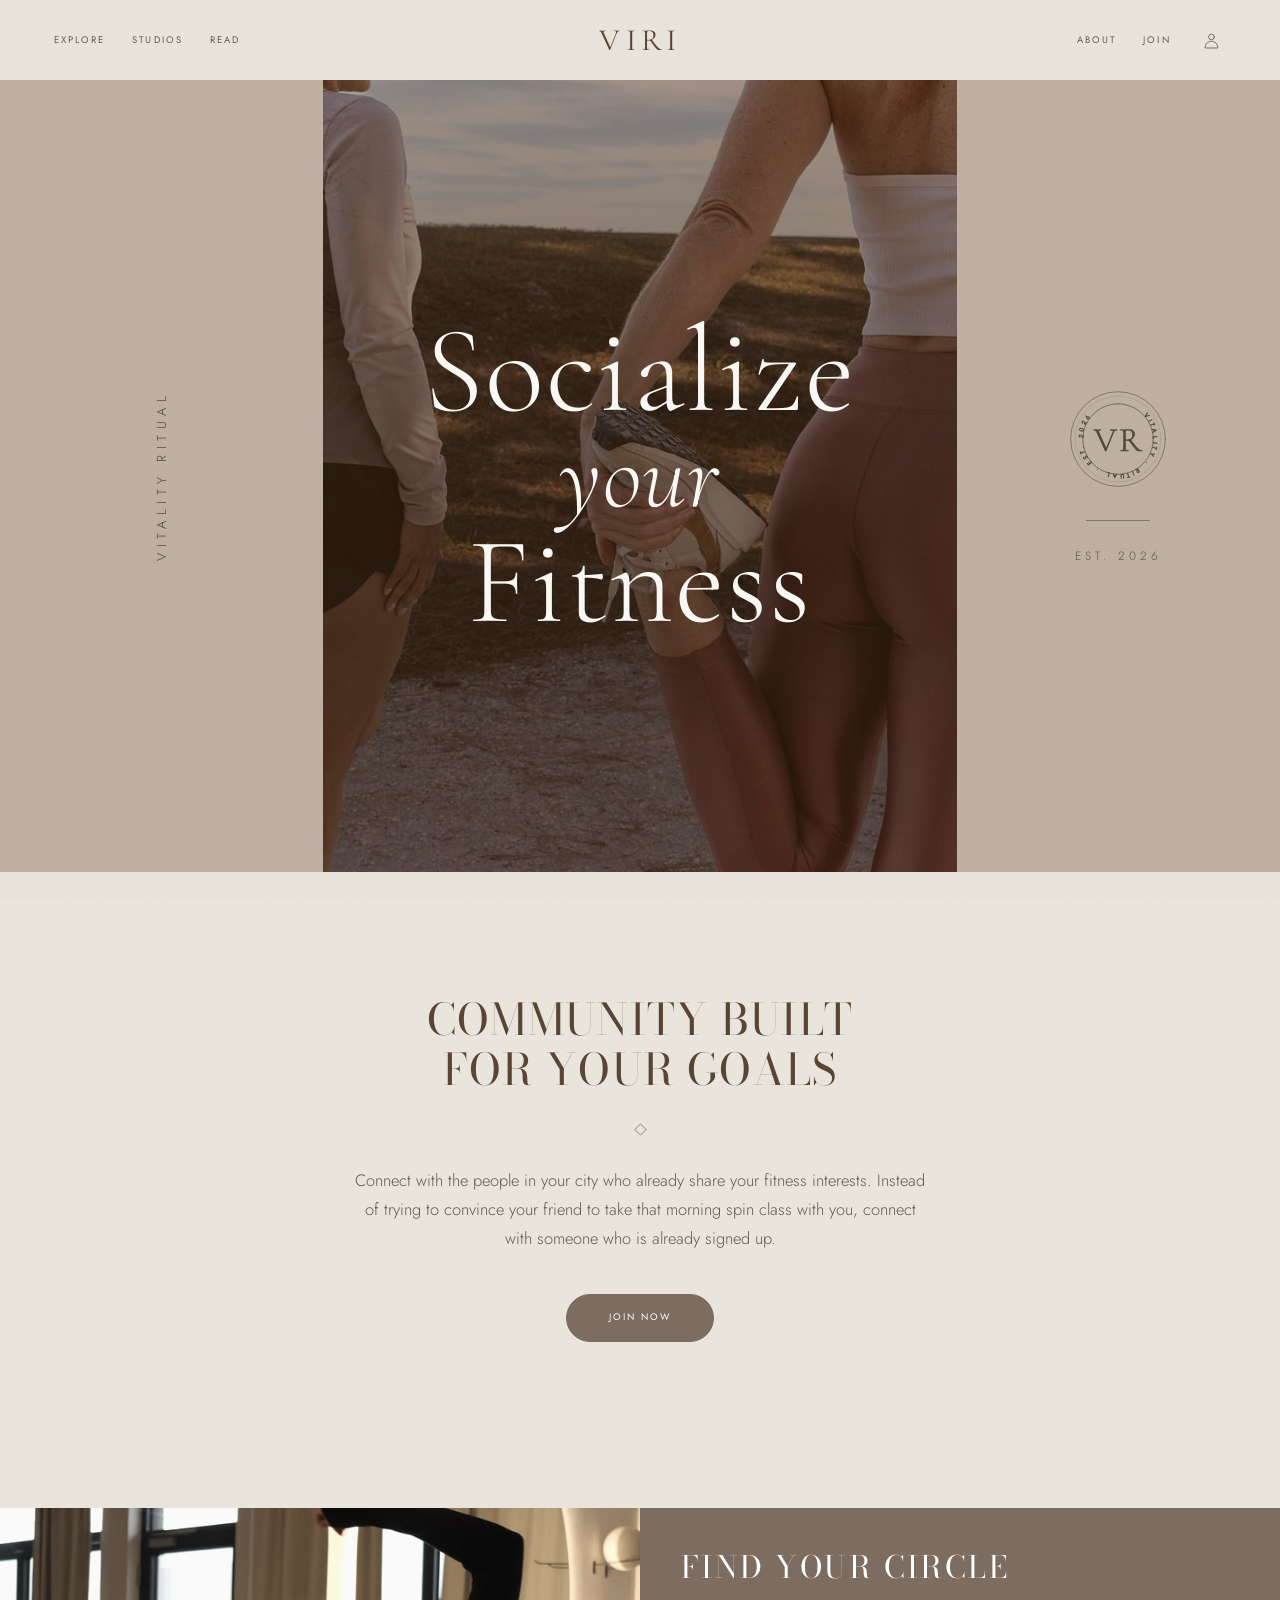
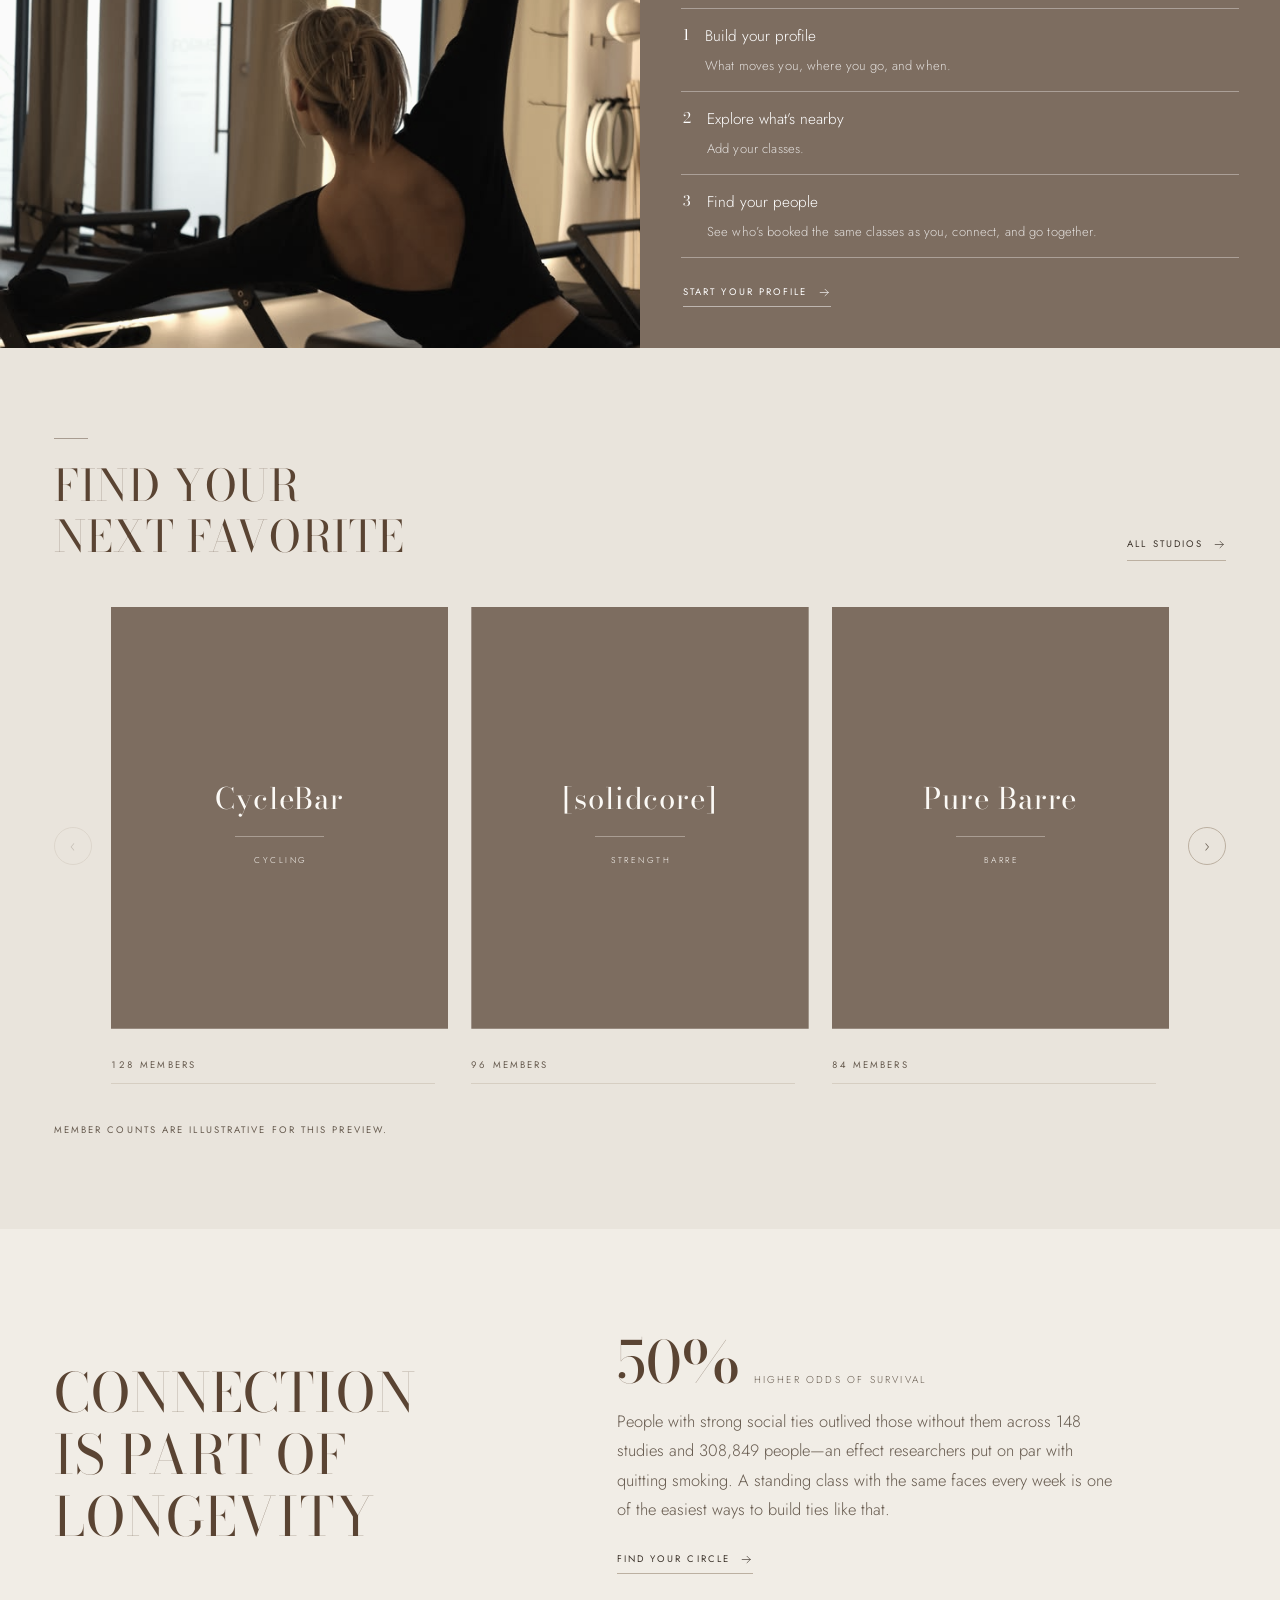
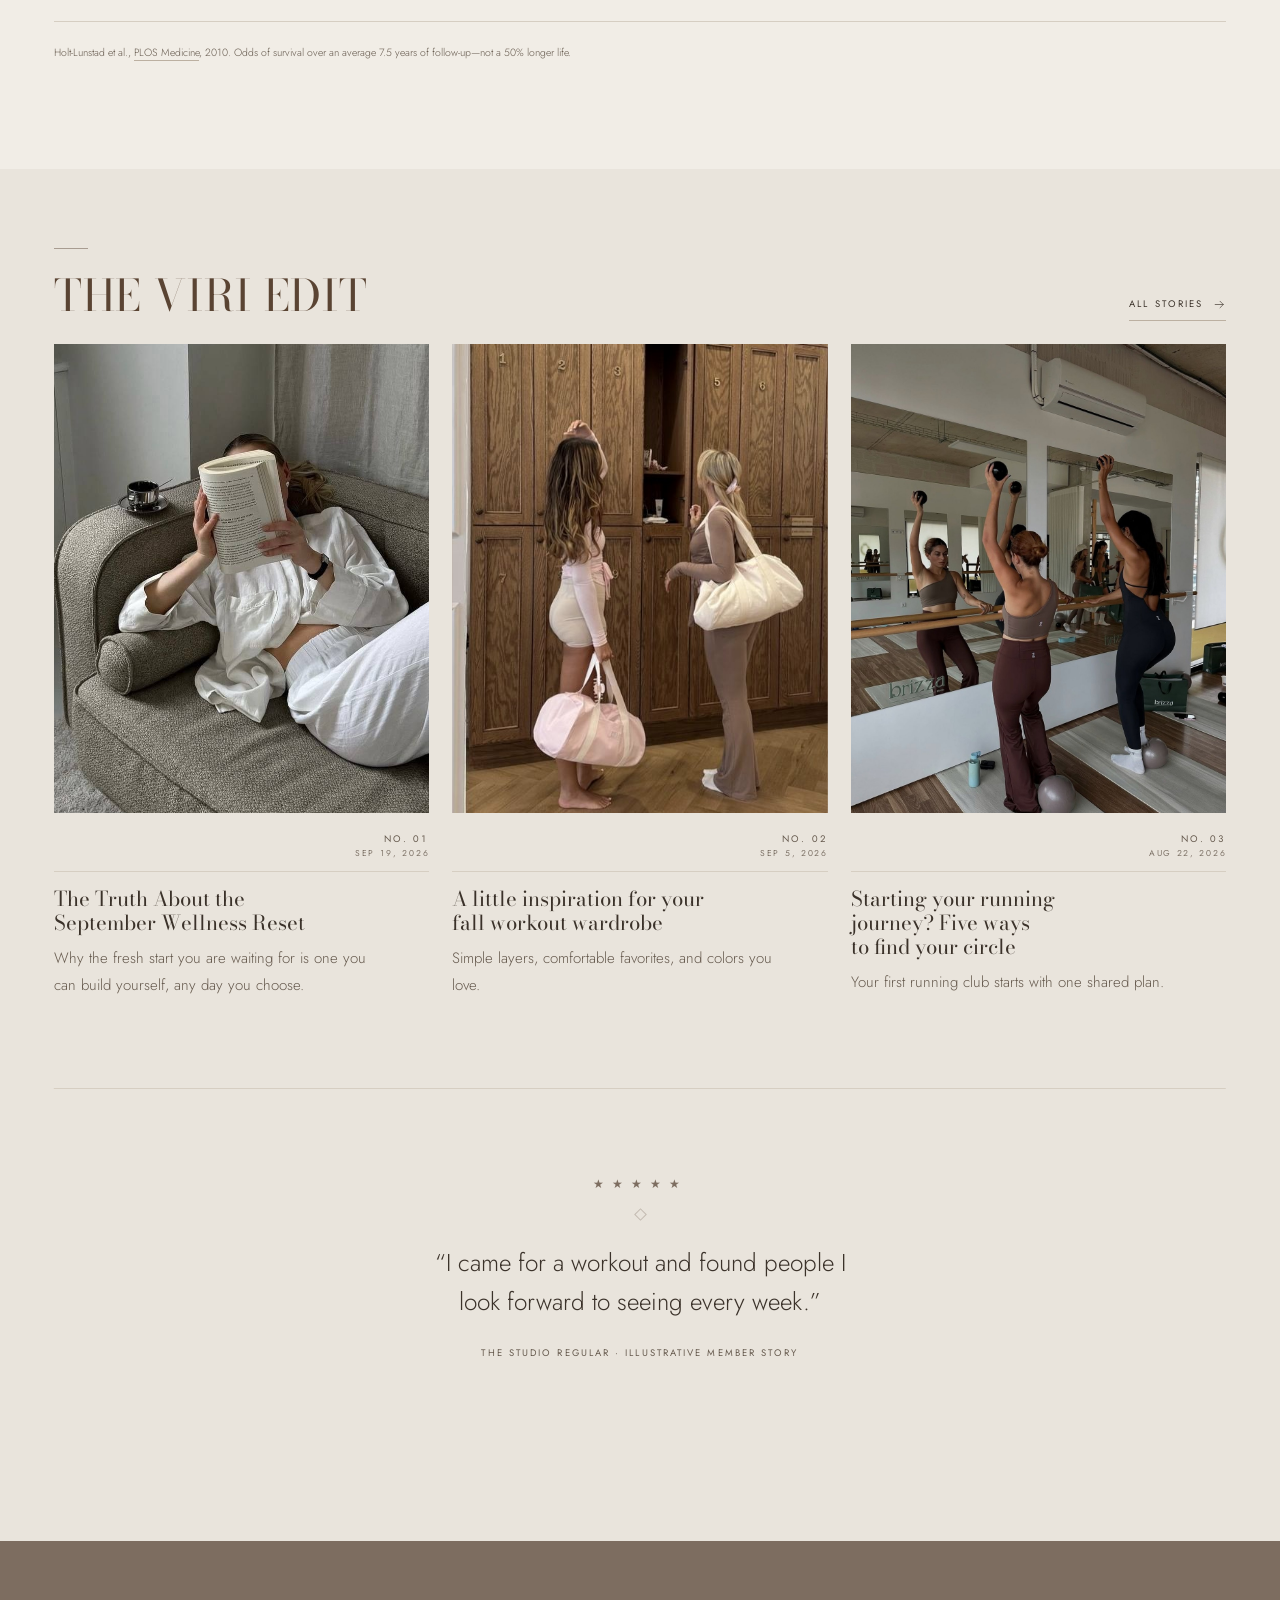
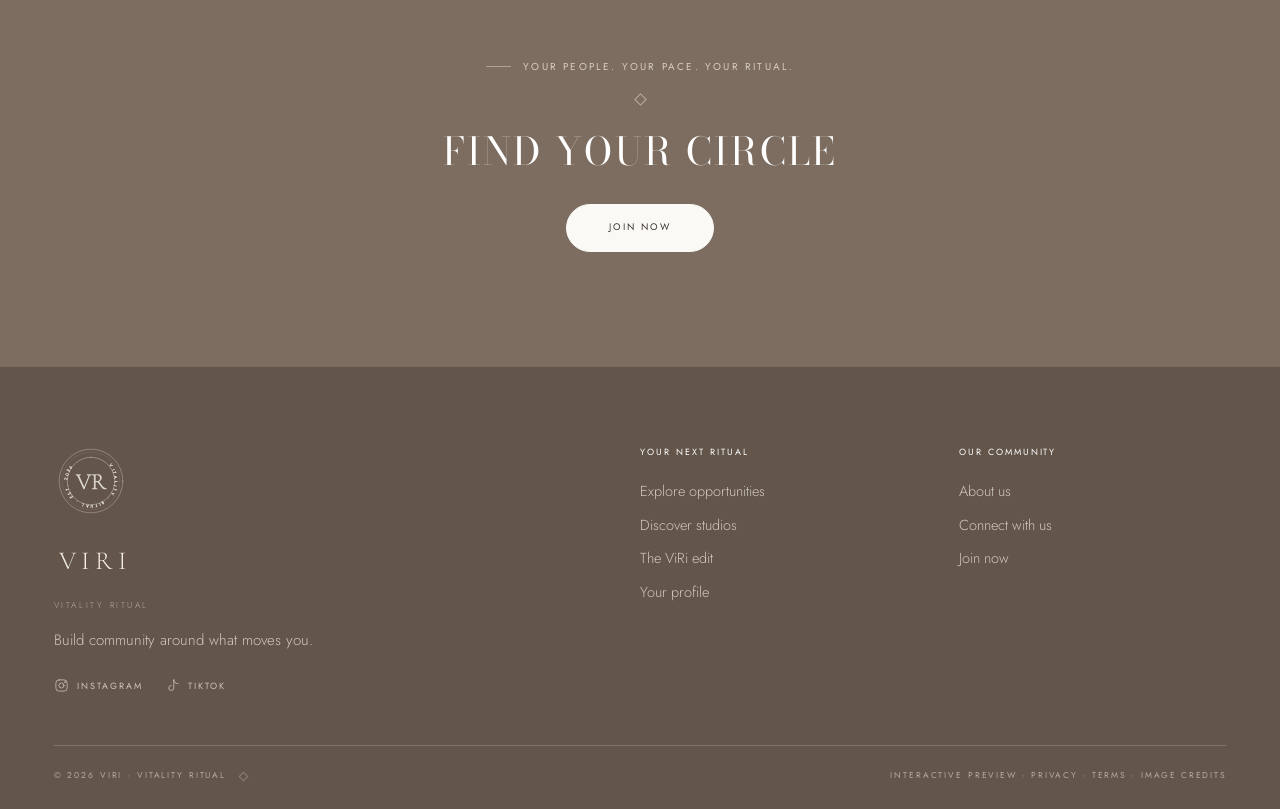
==== commit 962431ec: "Draw "sign up" in a monoline hand across the full plate over 5s Italianno has high stroke contrast, " ====
--- a/index.html
+++ b/index.html
@@ -1,2 +1,2 @@
 <!doctype html>
-<html lang="en"><head><meta charset="UTF-8"><meta name="viewport" content="width=1280"><meta name="theme-color" content="#e9e4dc"><script>/* keep the desktop composition on phones, whatever wrapper the host injects */(function(){function v(){var m=document.querySelector('meta[name="viewport"]');if(!m){m=document.createElement('meta');m.setAttribute('name','viewport');(document.head||document.documentElement).appendChild(m);}if(m.getAttribute('content')!=='width=1280,viewport-fit=cover'){m.setAttribute('content','width=1280,viewport-fit=cover');}}v();document.addEventListener('DOMContentLoaded',v);})();</script><meta name="description" content="ViRi is where women find each other through movement. Connect with the people in your city who already share your fitness interests."><title>ViRi — Socialize your fitness</title><link rel="icon" href="assets/favicon.svg"><link rel="preconnect" href="https://fonts.googleapis.com"><link rel="preconnect" href="https://fonts.gstatic.com" crossorigin><link rel="stylesheet" href="https://fonts.googleapis.com/css2?family=Bodoni+Moda:ital,opsz,wght@0,6..96,400;0,6..96,500;1,6..96,400&family=Cormorant+Garamond:ital,wght@0,300;0,400;0,500;1,300;1,400&family=Italianno&family=Jost:wght@300;400;500&display=swap"><link rel="stylesheet" href="styles.css"><script src="explore-data.js" defer></script><script src="app.js" defer></script></head><body><a class="skip" href="#main">Skip to content</a><header class="site-header"><div class="masthead"><nav class="nav-left" aria-label="Main navigation"><a href="#/explore">Explore</a><a href="#/studios">Studios</a><a href="#/read">Read</a></nav><a class="wordmark" href="#/" aria-label="ViRi — Vitality Ritual, home"><span class="mark" id="mark" aria-hidden="true"><span class="mark-word" data-keep="2">Vitality</span><span class="mark-gap"></span><span class="mark-word" data-keep="2">Ritual</span></span></a><div class="masthead-end"><nav class="nav-right" aria-label="Secondary navigation"><a href="#/about">About</a><a href="#/signup">Join</a></nav><div class="header-tools"><a href="#/profile" aria-label="Your profile" class="icon-button"><svg viewBox="0 0 24 24"><circle cx="12" cy="7" r="4"/><path d="M3 22c0-12 18-12 18 0Z"/></svg></a><button class="icon-button" id="menu-button" aria-label="Open menu" aria-expanded="false"><svg viewBox="0 0 24 24"><path d="M2 6h20M2 12h20M2 18h20"/></svg></button></div></div></div><div class="menu-panel" id="menu-panel" hidden><p class="menu-label">Discover</p><a href="#/explore">Explore activities</a><a href="#/studios">All studios</a><a href="#/read">The ViRi edit</a><p class="menu-label">Your circle</p><a href="#/profile">Your profile</a><a href="#/signup">Join ViRi</a><a href="#/login">Log in</a><a href="#/connect">Contact us</a></div></header><main id="main" tabindex="-1"></main><footer id="footer"></footer><dialog id="modal"></dialog><div class="toast" id="toast" role="status" aria-live="polite"></div><noscript>This preview needs JavaScript enabled to show pages and interactive features.</noscript></body></html>
+<html lang="en"><head><meta charset="UTF-8"><meta name="viewport" content="width=device-width, initial-scale=1, viewport-fit=cover"><meta name="theme-color" content="#e9e4dc"><meta name="description" content="ViRi is where women find each other through movement. Connect with the people in your city who already share your fitness interests."><title>ViRi — Socialize your fitness</title><link rel="icon" href="assets/favicon.svg"><link rel="preconnect" href="https://fonts.googleapis.com"><link rel="preconnect" href="https://fonts.gstatic.com" crossorigin><link rel="stylesheet" href="https://fonts.googleapis.com/css2?family=Bodoni+Moda:ital,opsz,wght@0,6..96,400;0,6..96,500;1,6..96,400&family=Cormorant+Garamond:ital,wght@0,300;0,400;0,500;1,300;1,400&family=Italianno&family=Sacramento&family=Jost:wght@300;400;500&display=swap"><link rel="stylesheet" href="styles.css"><script src="explore-data.js" defer></script><script src="app.js" defer></script></head><body><a class="skip" href="#main">Skip to content</a><header class="site-header"><div class="masthead"><nav class="nav-left" aria-label="Main navigation"><a href="#/explore">Explore</a><a href="#/studios">Studios</a><a href="#/read">Read</a></nav><a class="wordmark" href="#/" aria-label="ViRi — Vitality Ritual, home"><span class="mark" id="mark" aria-hidden="true"><span class="mark-word" data-keep="2">Vitality</span><span class="mark-gap"></span><span class="mark-word" data-keep="2">Ritual</span></span></a><div class="masthead-end"><nav class="nav-right" aria-label="Secondary navigation"><a href="#/about">About</a><a href="#/signup">Join</a></nav><div class="header-tools"><a href="#/profile" aria-label="Your profile" class="icon-button"><svg viewBox="0 0 24 24"><circle cx="12" cy="7" r="4"/><path d="M3 22c0-12 18-12 18 0Z"/></svg></a><button class="icon-button" id="menu-button" aria-label="Open menu" aria-expanded="false"><svg viewBox="0 0 24 24"><path d="M2 6h20M2 12h20M2 18h20"/></svg></button></div></div></div><div class="menu-panel" id="menu-panel" hidden><p class="menu-label">Discover</p><a href="#/explore">Explore activities</a><a href="#/studios">All studios</a><a href="#/read">The ViRi edit</a><p class="menu-label">Your circle</p><a href="#/profile">Your profile</a><a href="#/signup">Join ViRi</a><a href="#/login">Log in</a><a href="#/connect">Contact us</a></div></header><main id="main" tabindex="-1"></main><footer id="footer"></footer><dialog id="modal"></dialog><div class="toast" id="toast" role="status" aria-live="polite"></div><noscript>This preview needs JavaScript enabled to show pages and interactive features.</noscript></body></html>
--- a/styles.css
+++ b/styles.css
@@ -21,6 +21,9 @@
   --display:'Bodoni Moda',Didot,Georgia,serif;
   --mark:'Cormorant Garamond','Bodoni Moda',Didot,Georgia,serif;
   --script:'Italianno','Snell Roundhand','Apple Chancery',cursive;
+  /* monoline hand: a wipe across an even stroke reads as a pen, which the
+     high-contrast --script face does not */
+  --hand:'Sacramento','Snell Roundhand',cursive;
   --body:'Jost',system-ui,-apple-system,'Segoe UI',sans-serif;
   --header:80px;
   --gutter:clamp(20px,4.2vw,64px);
@@ -104,6 +107,14 @@
 .section{padding:clamp(60px,7vw,110px) 0}
 .section + .section{padding-top:0}
 .section-head{display:flex;align-items:flex-end;justify-content:space-between;gap:clamp(24px,4vw,60px);margin-bottom:clamp(30px,3.6vw,50px)}
+/* the edit fits on one screen: tighter above the title and under it */
+/* both of these follow another .section, so they have to outrank the
+   `.section + .section{padding-top:0}` collapse above to keep their own top */
+.section.edit-section{padding-top:clamp(58px,6.2vw,92px)}
+.section.longevity-split{padding-top:clamp(72px,8.4vw,126px)}
+/* the edit fits on one screen by tightening head-to-cards, not the space above
+   the title — the rule over the title needs clearance from the band boundary */
+.edit-section .section-head{margin-bottom:clamp(16px,1.8vw,24px)}
 .section-title{font-size:clamp(1.9rem,3.4vw,3rem);text-transform:uppercase;letter-spacing:.02em;color:var(--cocoa);max-width:18ch}
 .head-controls{display:flex;align-items:center;gap:10px;flex-shrink:0}
 .head-controls .text-link{margin-left:12px}
@@ -209,6 +220,16 @@
 .longevity-lede{margin-top:18px;color:var(--muted);max-width:50ch}
 .longevity-cta{display:inline-flex;align-items:center;gap:10px;margin-top:26px;font-size:9.5px;border-bottom:1px solid var(--line-2);padding-bottom:6px;align-self:flex-start}
 .longevity-cta svg{width:13px;height:13px}
+.longevity-split{background:var(--cream-2);padding:clamp(72px,8.4vw,126px) 0}
+.longevity-grid{display:grid;grid-template-columns:minmax(0,.9fr) minmax(0,1.1fr);
+  gap:clamp(28px,5vw,90px);align-items:center}
+.longevity-title{font-size:clamp(2rem,4.2vw,3.4rem);text-transform:uppercase;letter-spacing:.02em;
+  color:var(--cocoa);margin:0;max-width:13ch;text-wrap:balance}
+/* the 50% is a big display numeral on a .9 line-height; it needs headroom or
+   its ascender sits on the edge of the column */
+.longevity-body .longevity-figure{margin-top:0;padding-top:.12em}
+.longevity-split .longevity-source{max-width:none;margin:clamp(30px,3.6vw,52px) 0 0;padding:0;
+  text-align:left;border-top:1px solid var(--line);padding-top:clamp(16px,1.8vw,22px)}
 .longevity-source{max-width:1320px;margin:22px auto 0;padding:0 var(--gutter);text-align:center;font-size:10.5px;line-height:1.7;color:var(--muted)}
 .longevity-source a{border-bottom:1px solid var(--line-2)}
 /* band version, used on About */
@@ -223,6 +244,10 @@
 
 /* ---------------------------------------------------------- the one card */
 .cards-three,.explore-grid,.studio-grid{display:grid;grid-template-columns:repeat(3,minmax(0,1fr));gap:var(--gap)}
+.studio-carousel{display:grid;grid-template-columns:auto minmax(0,1fr) auto;
+  align-items:center;gap:clamp(10px,1.5vw,22px)}
+.carousel-arrow:disabled{opacity:.28;cursor:default}
+.carousel-arrow:disabled:hover{border-color:var(--line-2);color:var(--muted)}
 .tile{min-width:0}
 .tile>a{display:flex;flex-direction:column;height:100%}
 .tile-media{overflow:hidden;background:var(--taupe-light);aspect-ratio:4/5;margin-bottom:20px}
@@ -243,6 +268,11 @@
   background:linear-gradient(180deg,rgba(48,38,29,.24),rgba(48,38,29,.52));
   opacity:0;transition:opacity .6s ease}
 .tile:hover .tile-plate:before,.tile:focus-within .tile-plate:before{opacity:.72}
+/* the end-of-carousel card: darker plate so it reads as a destination, not a studio */
+.tile-plate.tile-plate-all{background:var(--taupe-deep)}
+.tile-all:hover .tile-plate-all,.tile-all:focus-within .tile-plate-all{background:var(--cocoa)}
+.tile-plate-all .plate-cat{display:inline-flex;align-items:center;gap:8px}
+.tile-plate-all .plate-cat svg{width:13px;height:13px}
 .tile:hover .tile-plate:after,.tile:focus-within .tile-plate:after{opacity:1}
 .plate-name{font-family:var(--display);font-weight:400;font-size:clamp(1.5rem,2.3vw,2rem);
   line-height:1.12;letter-spacing:.03em;margin:0;max-width:11ch;text-align:center;text-wrap:balance;
@@ -260,7 +290,10 @@
 .tile>a>p:last-child{margin-top:10px;color:var(--muted);font-size:15px;max-width:36ch}
 
 /* ---------------------------------------------------------- testimonial */
-.testimonial{padding:clamp(60px,7vw,110px) 0;text-align:center}
+.testimonial{padding:clamp(60px,7vw,110px) 0;text-align:center;position:relative}
+/* hairline across the content width, so the review reads as its own section */
+.testimonial:before{content:'';position:absolute;top:0;left:50%;transform:translateX(-50%);
+  width:min(1320px,calc(100% - var(--gutter) * 2));height:1px;background:var(--line)}
 .testimonial .wrap{max-width:840px}
 .testimonial .stars{font:12px/1 Georgia,serif;letter-spacing:8px;color:var(--taupe);margin-bottom:24px}
 .testimonial blockquote{font-family:var(--body);font-weight:300;font-size:clamp(1.15rem,1.9vw,1.6rem);line-height:1.62;margin:0;color:var(--ink);max-width:30ch;margin-inline:auto}
@@ -376,6 +409,41 @@
 .founder-monogram{width:74px;height:74px;display:grid;place-items:center;border:1px solid var(--line-2);border-radius:50%;font-family:var(--display);font-size:20px;letter-spacing:.06em;margin-bottom:22px;background:var(--cream-2)}
 
 /* ---------------------------------------------------------- auth */
+/* ---- sign up: one photograph, the script letters are the link ---------- */
+.auth-hero{padding:clamp(26px,3.4vw,50px) 0 clamp(44px,5.4vw,84px);text-align:center}
+.auth-plate{position:relative;display:block;overflow:hidden;background:var(--taupe-light);
+  margin:0 auto;width:min(560px,calc(100% - var(--gutter) * 2));aspect-ratio:736/920;
+  container-type:inline-size}
+.auth-plate img{position:absolute;inset:0;width:100%;height:100%;object-fit:cover;
+  transition:transform 2.4s ease}
+.auth-plate:hover img,.auth-plate:focus-visible img{transform:scale(1.03)}
+.auth-plate:after{content:'';position:absolute;inset:0;z-index:1;
+  background:linear-gradient(180deg,rgba(59,50,42,.06),rgba(59,50,42,.30))}
+/* the wipe runs left to right, which reads as the word being written.
+   sized in cqw so the word spans the plate edge to edge at every width */
+.auth-script{position:absolute;inset:0;z-index:2;margin:0;display:grid;place-items:center;
+  font-family:var(--hand);font-weight:400;line-height:1;
+  font-size:clamp(4.6rem,13vw,9.2rem);font-size:43cqw;
+  text-transform:none;letter-spacing:0;color:#fff;text-shadow:0 3px 22px rgba(48,38,29,.4);
+  clip-path:inset(0 100% 0 0);animation:script-draw 5s cubic-bezier(.42,.02,.38,1) .5s forwards}
+@keyframes script-draw{to{clip-path:inset(0 0 0 0)}}
+.auth-hero-foot{margin-top:clamp(20px,2.4vw,30px);font-size:13.5px;color:var(--muted)}
+.auth-hero-foot a{border-bottom:1px solid var(--line-2);color:var(--ink)}
+
+/* ---- one question at a time -------------------------------------------- */
+.join-flow{display:grid;place-items:center;padding:clamp(44px,6vw,96px) 0}
+.join-card{width:min(520px,calc(100% - var(--gutter) * 2));text-align:left}
+.join-count{margin:0 0 18px;font-size:9.5px;letter-spacing:.24em;text-transform:uppercase;color:var(--muted)}
+.join-card h1{font-size:clamp(1.7rem,3.2vw,2.4rem);margin:0 0 10px}
+.join-hint{margin:0 0 28px;color:var(--muted);font-size:14.5px;max-width:44ch}
+.join-field input,.join-field select{width:100%;font-size:16px}
+.join-actions{display:flex;gap:12px;margin-top:28px}
+.join-actions .button{flex:1;justify-content:center}
+.join-progress{display:flex;gap:6px;margin-top:32px}
+.join-progress span{flex:1;height:1px;background:var(--line-2)}
+.join-progress span.is-on{background:var(--cocoa)}
+.join-card .note{margin-top:26px}
+
 .auth-layout{display:grid;grid-template-columns:1fr 1fr;min-height:660px}
 .auth-image{position:relative;overflow:hidden;background:var(--cream-2)}
 .auth-image img{height:100%;position:absolute;inset:0}
@@ -481,7 +549,7 @@
 
 @media (max-width:900px){
   .article-head{grid-template-columns:1fr;gap:22px}
-  .article-figure{order:-1;aspect-ratio:3/2}
+  .article-figure{aspect-ratio:3/2}
   .article-body{grid-template-columns:1fr;gap:34px}
   .article-rail{position:static;order:2;border-top:1px solid var(--line);padding-top:28px}
   .article-prose{order:1;max-width:none}
@@ -551,6 +619,8 @@
   .map-list{max-height:none}
   .studio-detail{grid-template-columns:1fr}
   .studio-detail>img{aspect-ratio:16/10}
+  .longevity-grid{grid-template-columns:1fr;gap:24px}
+  .longevity-title{max-width:none}
   .about-story{grid-template-columns:1fr;gap:30px}
   .auth-layout{grid-template-columns:1fr}
   .auth-image{height:280px}
@@ -584,11 +654,23 @@
   .toolbar select{flex:1}
   .map-list .event-card{grid-template-columns:1fr}
   .map-list .event-card img{min-height:0;aspect-ratio:3/2;height:auto}
+  /* arrows drop below the cards rather than squeezing a single-column card;
+     flex so the grid still takes the full content width on its own row */
+  .studio-carousel{display:flex;flex-wrap:wrap;justify-content:center;gap:16px}
+  .studio-carousel #studio-grid{flex:0 0 100%;order:-1;margin-bottom:8px}
   .form-row{grid-template-columns:1fr;gap:0}
+  /* 16px keeps iOS Safari from zooming the page when a field takes focus */
+  input,select,textarea,.field input,.field textarea,.field select{font-size:16px}
+  .icon-button{width:44px;height:44px}
   .footer-grid{grid-template-columns:1fr 1fr}
   .footer-brand{grid-column:1/-1}
   .footer-bottom{flex-direction:column;gap:10px}
   .dialog-actions{flex-wrap:wrap}
+}
+@media (max-width:360px){
+  /* the masked headline wraps per word, so a long one ("conversation.") cannot
+     break — the 2.3rem clamp floor overflows below this width */
+  h1{font-size:clamp(1.7rem,8.6vw,2.3rem)}
 }
 @media (prefers-reduced-motion:reduce){
   html{scroll-behavior:auto}
@@ -596,6 +678,8 @@
   .will-reveal,.will-reveal .reveal-word{opacity:1;transform:none}
   .cover-title .cw{opacity:1;transform:none}
   .feature.will-reveal .feature-media img{transform:none}
+  /* the blanket animation:none above would otherwise freeze this clipped shut */
+  .auth-script{clip-path:none}
 }
 @media print{
   .site-header{display:none}
@@ -631,31 +715,17 @@
 }
 .tile:hover .tile-media img{transform:scale(1.05)}
 
-/* ---- 3. the pinned Connect sequence ------------------------ */
-.connect-wrap{position:relative;margin-top:clamp(50px,6vw,92px);
-  height:calc(min(100svh - var(--header),640px) + 700px)}
-.feature-connect{position:sticky;top:var(--header);margin-top:0;height:calc(100svh - var(--header));
-  max-height:640px;align-items:stretch}
-.connect-media{position:relative;height:auto}
-.connect-shot{position:absolute;inset:0;width:100%;height:100%;object-fit:cover;
-  opacity:0;will-change:opacity;backface-visibility:hidden;
-  transition:opacity .85s cubic-bezier(.33,0,.2,1)}
-.connect-shot:nth-of-type(1){z-index:1}
-.connect-shot:nth-of-type(2){z-index:2}
-.connect-shot:nth-of-type(3){z-index:3}
-.connect-shot.is-on{opacity:1}
+/* ---- 3. Find your circle ----------------------------------- */
+/* the photograph is an ungraded original; this warms and mutes it into the
+   palette without greyscaling, which editorial photographs never get */
+.connect-media img{object-position:center 38%;
+  filter:saturate(.62) sepia(.14) brightness(1.03) contrast(.96)}
 .feature-connect .feature-panel{justify-content:center}
-.panel-list li{align-items:flex-start;gap:16px;opacity:.42;transition:opacity .6s ease}
-.panel-list li.is-on{opacity:1}
+.panel-list li{align-items:flex-start;gap:16px}
 .panel-body{display:block}
 .panel-t{display:block}
-.panel-d{display:grid;grid-template-rows:0fr;margin-top:0;opacity:0;
-  font-size:13px;line-height:1.6;letter-spacing:.01em;color:rgba(255,255,255,.78);
-  transition:grid-template-rows .6s cubic-bezier(.33,0,.2,1),opacity .45s ease,margin-top .6s ease}
-.panel-d>span{overflow:hidden;min-height:0}
-.panel-list li.is-on .panel-d{grid-template-rows:1fr;opacity:1;margin-top:6px}
-.panel-n{opacity:.7}
-.panel-list li.is-on .panel-n{opacity:1}
+.panel-d{display:block;margin-top:6px;
+  font-size:13px;line-height:1.6;letter-spacing:.01em;color:rgba(255,255,255,.78)}
 
 /* ---- 4. film grain ----------------------------------------- */
 body:after{
@@ -682,26 +752,13 @@
   transform:rotate(45deg);margin-left:14px;vertical-align:middle;opacity:.5}
 
 /* ---- responsive + reduced motion --------------------------- */
-@media (max-width:900px){
-  .connect-wrap{height:auto;margin-top:clamp(50px,6vw,92px)}
-  .feature-connect{position:static;height:auto;max-height:none}
-  .connect-media{height:clamp(240px,52vw,360px)}
-  .connect-shot{position:absolute;opacity:0}
-  .connect-shot.is-on{opacity:1}
-  .panel-list li{opacity:1}
-  .panel-list li .panel-d{max-height:60px;opacity:1;margin-top:6px}
-}
 @media (prefers-reduced-motion:reduce){
   .is-masked .mi{transform:none;opacity:1;animation:none}
   .will-reveal .tile-media img,.will-reveal .feature-media img,
   .will-reveal .about-hero-image{clip-path:none;transform:none}
-  .connect-wrap{height:auto}
-  .feature-connect{position:static;height:auto;max-height:none}
-  .panel-list li{opacity:1}
-  .panel-list li .panel-d{max-height:60px;opacity:1;margin-top:6px}
   body:after{display:none}
 }
-@media print{body:after{display:none}.connect-wrap{height:auto}.feature-connect{position:static;height:auto}}
+@media print{body:after{display:none}}
 
 /* ============================================================
    Explore — map, class browser, rosters
@@ -922,6 +979,9 @@
 
 /* ---- article card: number over publish date ---- */
 .tile-index{display:flex;flex-direction:column;align-items:flex-end;gap:3px;text-align:right;line-height:1.3}
+/* the category tag that used to sit opposite these is gone, so the row has to
+   push them right itself; studio cards keep theirs at the left */
+.tile:not(.tile-studio) .tile-meta{justify-content:flex-end}
 .tile-no{display:block}
 .tile-date{display:block;font-size:8.5px;letter-spacing:.2em;text-transform:uppercase;
   color:var(--muted);opacity:.82}
